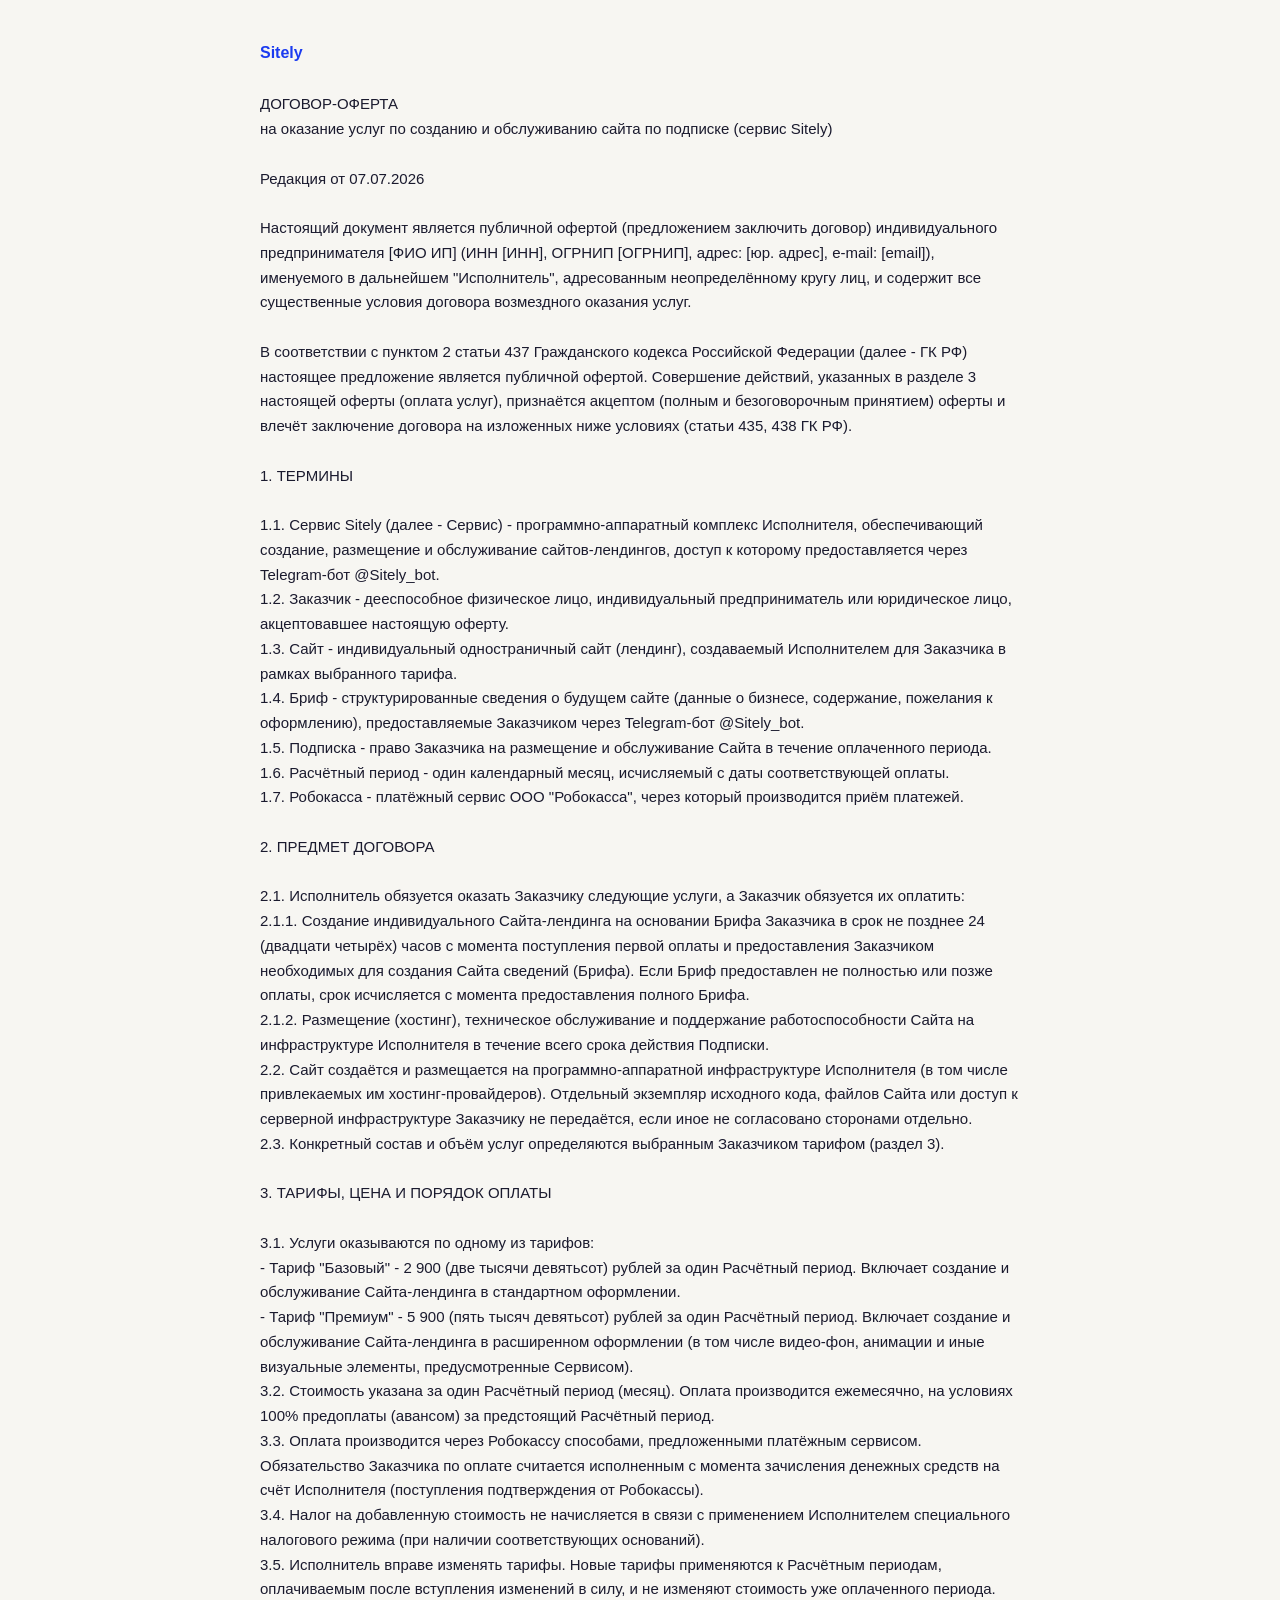
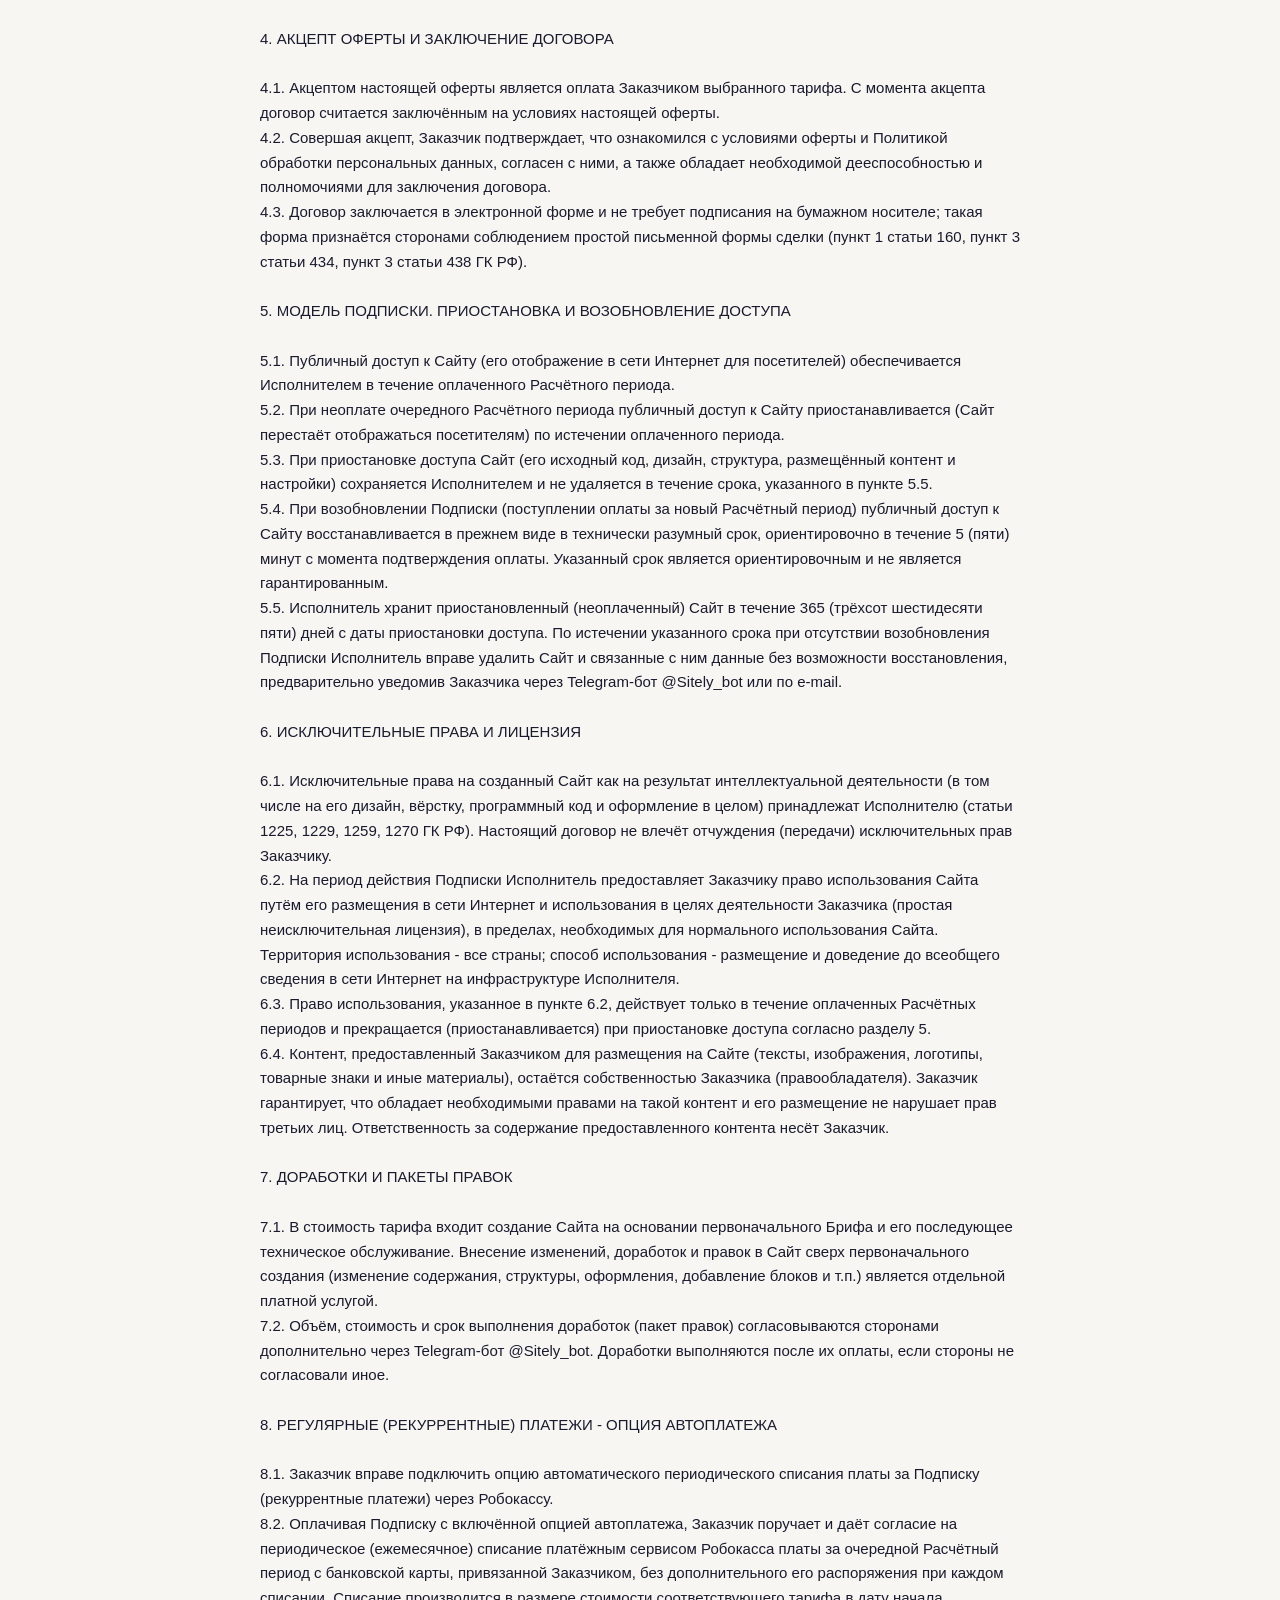
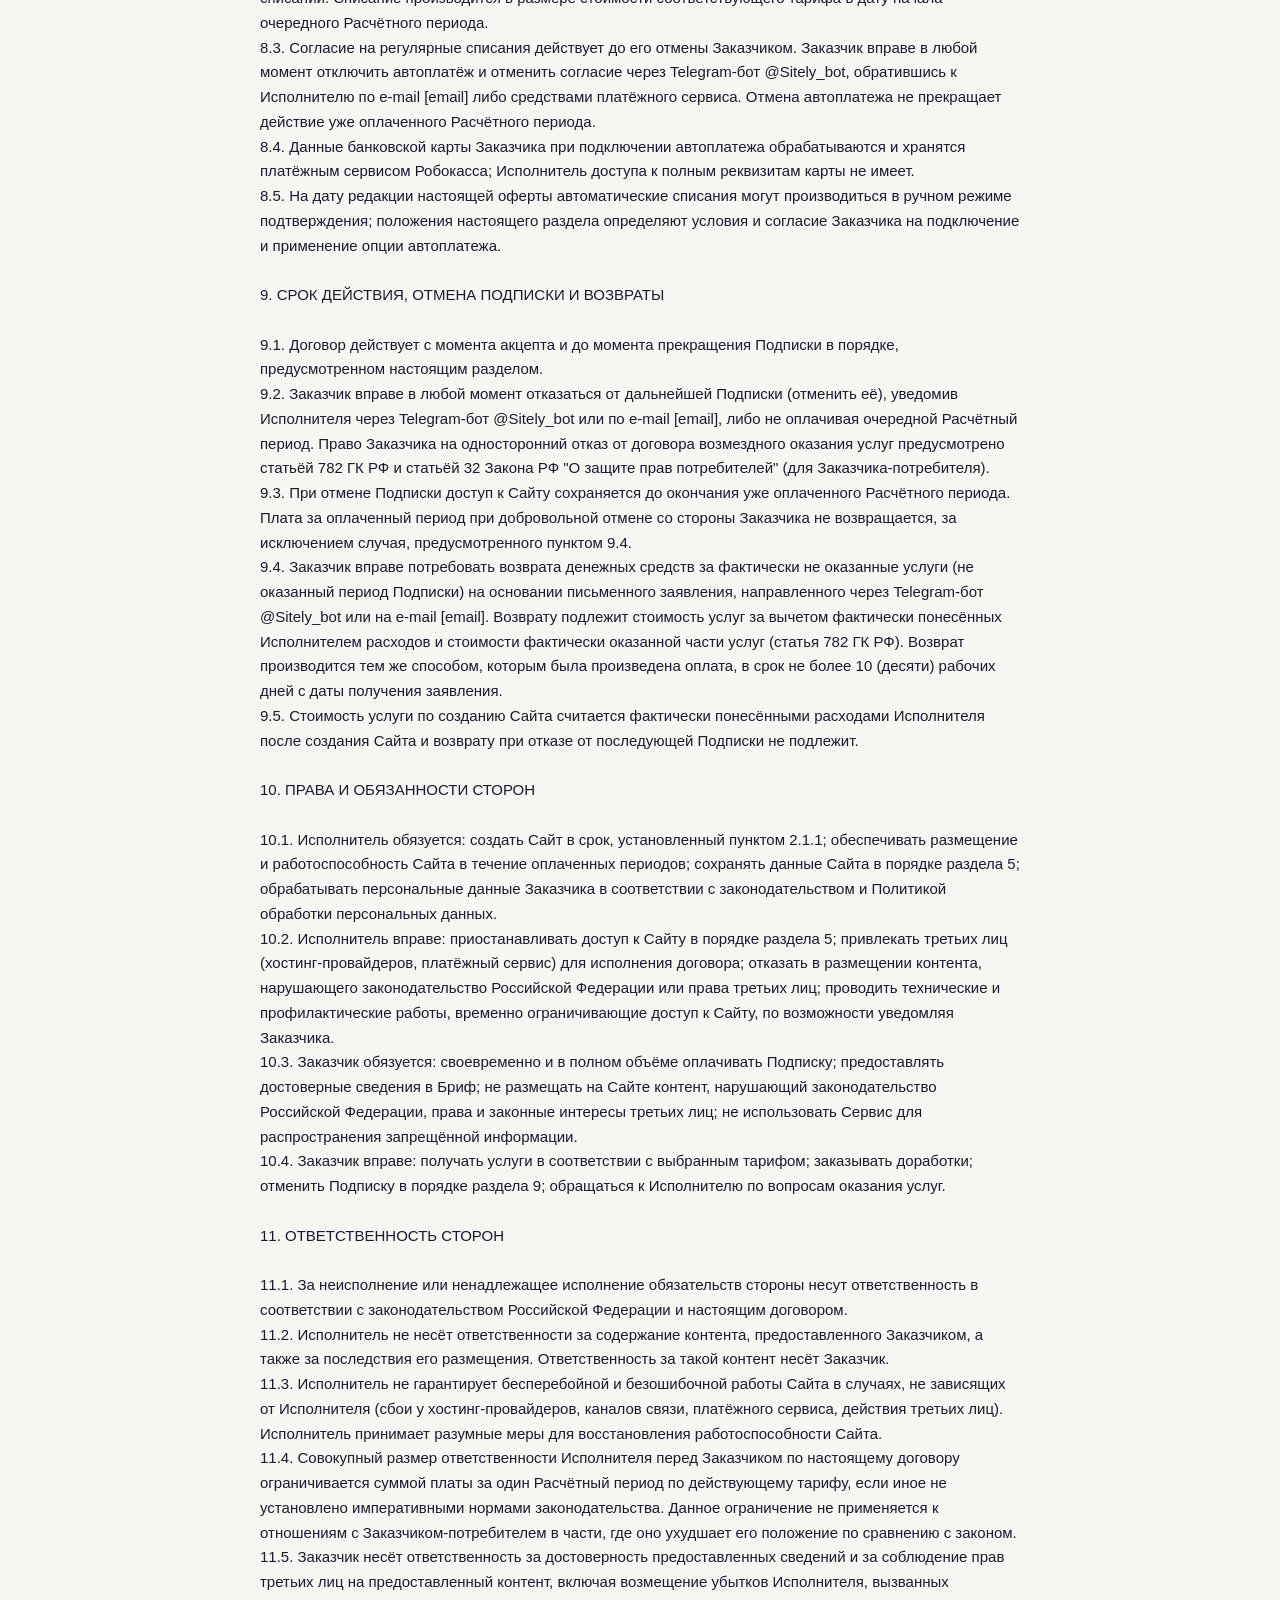
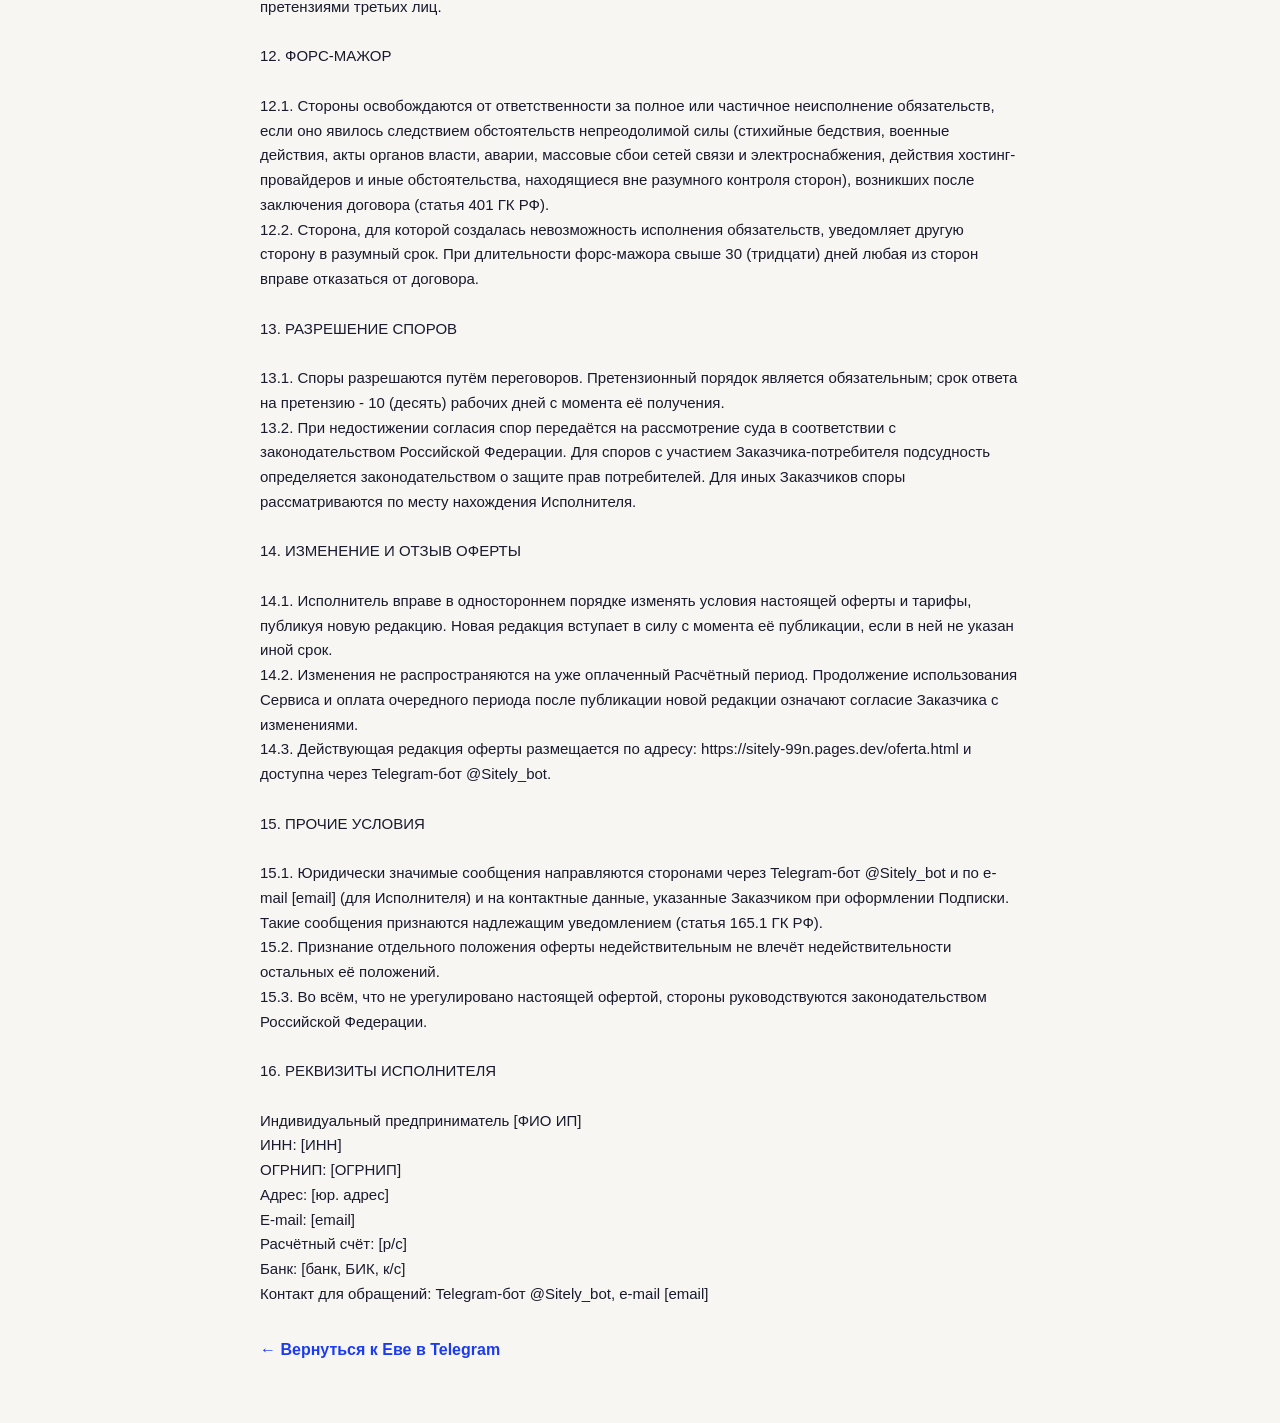
==== oferta.html @ c19302d5 "Оферта и политика на РФ-адресе (для ссылок из бота)" ====
<!doctype html>
<html lang="ru">
<head>
<meta charset="utf-8">
<meta name="viewport" content="width=device-width,initial-scale=1">
<title>Договор-оферта - Sitely</title>
<style>
body{margin:0;font-family:-apple-system,'Segoe UI',Roboto,sans-serif;background:#f7f6f2;color:#1a1a2e;line-height:1.65}
.wrap{max-width:760px;margin:0 auto;padding:40px 20px 60px}
.brand{color:#1b3bf0;font-weight:800;font-size:16px;margin-bottom:26px}
pre{white-space:pre-wrap;font-family:inherit;font-size:15px;margin:0;word-wrap:break-word}
.back{display:inline-block;margin-top:30px;color:#1b3bf0;text-decoration:none;font-weight:600}
</style>
</head>
<body><div class="wrap">
<div class="brand">Sitely</div>
<pre>ДОГОВОР-ОФЕРТА
на оказание услуг по созданию и обслуживанию сайта по подписке (сервис Sitely)

Редакция от 07.07.2026

Настоящий документ является публичной офертой (предложением заключить договор) индивидуального предпринимателя [ФИО ИП] (ИНН [ИНН], ОГРНИП [ОГРНИП], адрес: [юр. адрес], e-mail: [email]), именуемого в дальнейшем "Исполнитель", адресованным неопределённому кругу лиц, и содержит все существенные условия договора возмездного оказания услуг.

В соответствии с пунктом 2 статьи 437 Гражданского кодекса Российской Федерации (далее - ГК РФ) настоящее предложение является публичной офертой. Совершение действий, указанных в разделе 3 настоящей оферты (оплата услуг), признаётся акцептом (полным и безоговорочным принятием) оферты и влечёт заключение договора на изложенных ниже условиях (статьи 435, 438 ГК РФ).

1. ТЕРМИНЫ

1.1. Сервис Sitely (далее - Сервис) - программно-аппаратный комплекс Исполнителя, обеспечивающий создание, размещение и обслуживание сайтов-лендингов, доступ к которому предоставляется через Telegram-бот @Sitely_bot.
1.2. Заказчик - дееспособное физическое лицо, индивидуальный предприниматель или юридическое лицо, акцептовавшее настоящую оферту.
1.3. Сайт - индивидуальный одностраничный сайт (лендинг), создаваемый Исполнителем для Заказчика в рамках выбранного тарифа.
1.4. Бриф - структурированные сведения о будущем сайте (данные о бизнесе, содержание, пожелания к оформлению), предоставляемые Заказчиком через Telegram-бот @Sitely_bot.
1.5. Подписка - право Заказчика на размещение и обслуживание Сайта в течение оплаченного периода.
1.6. Расчётный период - один календарный месяц, исчисляемый с даты соответствующей оплаты.
1.7. Робокасса - платёжный сервис ООО "Робокасса", через который производится приём платежей.

2. ПРЕДМЕТ ДОГОВОРА

2.1. Исполнитель обязуется оказать Заказчику следующие услуги, а Заказчик обязуется их оплатить:
2.1.1. Создание индивидуального Сайта-лендинга на основании Брифа Заказчика в срок не позднее 24 (двадцати четырёх) часов с момента поступления первой оплаты и предоставления Заказчиком необходимых для создания Сайта сведений (Брифа). Если Бриф предоставлен не полностью или позже оплаты, срок исчисляется с момента предоставления полного Брифа.
2.1.2. Размещение (хостинг), техническое обслуживание и поддержание работоспособности Сайта на инфраструктуре Исполнителя в течение всего срока действия Подписки.
2.2. Сайт создаётся и размещается на программно-аппаратной инфраструктуре Исполнителя (в том числе привлекаемых им хостинг-провайдеров). Отдельный экземпляр исходного кода, файлов Сайта или доступ к серверной инфраструктуре Заказчику не передаётся, если иное не согласовано сторонами отдельно.
2.3. Конкретный состав и объём услуг определяются выбранным Заказчиком тарифом (раздел 3).

3. ТАРИФЫ, ЦЕНА И ПОРЯДОК ОПЛАТЫ

3.1. Услуги оказываются по одному из тарифов:
- Тариф "Базовый" - 2 900 (две тысячи девятьсот) рублей за один Расчётный период. Включает создание и обслуживание Сайта-лендинга в стандартном оформлении.
- Тариф "Премиум" - 5 900 (пять тысяч девятьсот) рублей за один Расчётный период. Включает создание и обслуживание Сайта-лендинга в расширенном оформлении (в том числе видео-фон, анимации и иные визуальные элементы, предусмотренные Сервисом).
3.2. Стоимость указана за один Расчётный период (месяц). Оплата производится ежемесячно, на условиях 100% предоплаты (авансом) за предстоящий Расчётный период.
3.3. Оплата производится через Робокассу способами, предложенными платёжным сервисом. Обязательство Заказчика по оплате считается исполненным с момента зачисления денежных средств на счёт Исполнителя (поступления подтверждения от Робокассы).
3.4. Налог на добавленную стоимость не начисляется в связи с применением Исполнителем специального налогового режима (при наличии соответствующих оснований).
3.5. Исполнитель вправе изменять тарифы. Новые тарифы применяются к Расчётным периодам, оплачиваемым после вступления изменений в силу, и не изменяют стоимость уже оплаченного периода.

4. АКЦЕПТ ОФЕРТЫ И ЗАКЛЮЧЕНИЕ ДОГОВОРА

4.1. Акцептом настоящей оферты является оплата Заказчиком выбранного тарифа. С момента акцепта договор считается заключённым на условиях настоящей оферты.
4.2. Совершая акцепт, Заказчик подтверждает, что ознакомился с условиями оферты и Политикой обработки персональных данных, согласен с ними, а также обладает необходимой дееспособностью и полномочиями для заключения договора.
4.3. Договор заключается в электронной форме и не требует подписания на бумажном носителе; такая форма признаётся сторонами соблюдением простой письменной формы сделки (пункт 1 статьи 160, пункт 3 статьи 434, пункт 3 статьи 438 ГК РФ).

5. МОДЕЛЬ ПОДПИСКИ. ПРИОСТАНОВКА И ВОЗОБНОВЛЕНИЕ ДОСТУПА

5.1. Публичный доступ к Сайту (его отображение в сети Интернет для посетителей) обеспечивается Исполнителем в течение оплаченного Расчётного периода.
5.2. При неоплате очередного Расчётного периода публичный доступ к Сайту приостанавливается (Сайт перестаёт отображаться посетителям) по истечении оплаченного периода.
5.3. При приостановке доступа Сайт (его исходный код, дизайн, структура, размещённый контент и настройки) сохраняется Исполнителем и не удаляется в течение срока, указанного в пункте 5.5.
5.4. При возобновлении Подписки (поступлении оплаты за новый Расчётный период) публичный доступ к Сайту восстанавливается в прежнем виде в технически разумный срок, ориентировочно в течение 5 (пяти) минут с момента подтверждения оплаты. Указанный срок является ориентировочным и не является гарантированным.
5.5. Исполнитель хранит приостановленный (неоплаченный) Сайт в течение 365 (трёхсот шестидесяти пяти) дней с даты приостановки доступа. По истечении указанного срока при отсутствии возобновления Подписки Исполнитель вправе удалить Сайт и связанные с ним данные без возможности восстановления, предварительно уведомив Заказчика через Telegram-бот @Sitely_bot или по e-mail.

6. ИСКЛЮЧИТЕЛЬНЫЕ ПРАВА И ЛИЦЕНЗИЯ

6.1. Исключительные права на созданный Сайт как на результат интеллектуальной деятельности (в том числе на его дизайн, вёрстку, программный код и оформление в целом) принадлежат Исполнителю (статьи 1225, 1229, 1259, 1270 ГК РФ). Настоящий договор не влечёт отчуждения (передачи) исключительных прав Заказчику.
6.2. На период действия Подписки Исполнитель предоставляет Заказчику право использования Сайта путём его размещения в сети Интернет и использования в целях деятельности Заказчика (простая неисключительная лицензия), в пределах, необходимых для нормального использования Сайта. Территория использования - все страны; способ использования - размещение и доведение до всеобщего сведения в сети Интернет на инфраструктуре Исполнителя.
6.3. Право использования, указанное в пункте 6.2, действует только в течение оплаченных Расчётных периодов и прекращается (приостанавливается) при приостановке доступа согласно разделу 5.
6.4. Контент, предоставленный Заказчиком для размещения на Сайте (тексты, изображения, логотипы, товарные знаки и иные материалы), остаётся собственностью Заказчика (правообладателя). Заказчик гарантирует, что обладает необходимыми правами на такой контент и его размещение не нарушает прав третьих лиц. Ответственность за содержание предоставленного контента несёт Заказчик.

7. ДОРАБОТКИ И ПАКЕТЫ ПРАВОК

7.1. В стоимость тарифа входит создание Сайта на основании первоначального Брифа и его последующее техническое обслуживание. Внесение изменений, доработок и правок в Сайт сверх первоначального создания (изменение содержания, структуры, оформления, добавление блоков и т.п.) является отдельной платной услугой.
7.2. Объём, стоимость и срок выполнения доработок (пакет правок) согласовываются сторонами дополнительно через Telegram-бот @Sitely_bot. Доработки выполняются после их оплаты, если стороны не согласовали иное.

8. РЕГУЛЯРНЫЕ (РЕКУРРЕНТНЫЕ) ПЛАТЕЖИ - ОПЦИЯ АВТОПЛАТЕЖА

8.1. Заказчик вправе подключить опцию автоматического периодического списания платы за Подписку (рекуррентные платежи) через Робокассу.
8.2. Оплачивая Подписку с включённой опцией автоплатежа, Заказчик поручает и даёт согласие на периодическое (ежемесячное) списание платёжным сервисом Робокасса платы за очередной Расчётный период с банковской карты, привязанной Заказчиком, без дополнительного его распоряжения при каждом списании. Списание производится в размере стоимости соответствующего тарифа в дату начала очередного Расчётного периода.
8.3. Согласие на регулярные списания действует до его отмены Заказчиком. Заказчик вправе в любой момент отключить автоплатёж и отменить согласие через Telegram-бот @Sitely_bot, обратившись к Исполнителю по e-mail [email] либо средствами платёжного сервиса. Отмена автоплатежа не прекращает действие уже оплаченного Расчётного периода.
8.4. Данные банковской карты Заказчика при подключении автоплатежа обрабатываются и хранятся платёжным сервисом Робокасса; Исполнитель доступа к полным реквизитам карты не имеет.
8.5. На дату редакции настоящей оферты автоматические списания могут производиться в ручном режиме подтверждения; положения настоящего раздела определяют условия и согласие Заказчика на подключение и применение опции автоплатежа.

9. СРОК ДЕЙСТВИЯ, ОТМЕНА ПОДПИСКИ И ВОЗВРАТЫ

9.1. Договор действует с момента акцепта и до момента прекращения Подписки в порядке, предусмотренном настоящим разделом.
9.2. Заказчик вправе в любой момент отказаться от дальнейшей Подписки (отменить её), уведомив Исполнителя через Telegram-бот @Sitely_bot или по e-mail [email], либо не оплачивая очередной Расчётный период. Право Заказчика на односторонний отказ от договора возмездного оказания услуг предусмотрено статьёй 782 ГК РФ и статьёй 32 Закона РФ "О защите прав потребителей" (для Заказчика-потребителя).
9.3. При отмене Подписки доступ к Сайту сохраняется до окончания уже оплаченного Расчётного периода. Плата за оплаченный период при добровольной отмене со стороны Заказчика не возвращается, за исключением случая, предусмотренного пунктом 9.4.
9.4. Заказчик вправе потребовать возврата денежных средств за фактически не оказанные услуги (не оказанный период Подписки) на основании письменного заявления, направленного через Telegram-бот @Sitely_bot или на e-mail [email]. Возврату подлежит стоимость услуг за вычетом фактически понесённых Исполнителем расходов и стоимости фактически оказанной части услуг (статья 782 ГК РФ). Возврат производится тем же способом, которым была произведена оплата, в срок не более 10 (десяти) рабочих дней с даты получения заявления.
9.5. Стоимость услуги по созданию Сайта считается фактически понесёнными расходами Исполнителя после создания Сайта и возврату при отказе от последующей Подписки не подлежит.

10. ПРАВА И ОБЯЗАННОСТИ СТОРОН

10.1. Исполнитель обязуется: создать Сайт в срок, установленный пунктом 2.1.1; обеспечивать размещение и работоспособность Сайта в течение оплаченных периодов; сохранять данные Сайта в порядке раздела 5; обрабатывать персональные данные Заказчика в соответствии с законодательством и Политикой обработки персональных данных.
10.2. Исполнитель вправе: приостанавливать доступ к Сайту в порядке раздела 5; привлекать третьих лиц (хостинг-провайдеров, платёжный сервис) для исполнения договора; отказать в размещении контента, нарушающего законодательство Российской Федерации или права третьих лиц; проводить технические и профилактические работы, временно ограничивающие доступ к Сайту, по возможности уведомляя Заказчика.
10.3. Заказчик обязуется: своевременно и в полном объёме оплачивать Подписку; предоставлять достоверные сведения в Бриф; не размещать на Сайте контент, нарушающий законодательство Российской Федерации, права и законные интересы третьих лиц; не использовать Сервис для распространения запрещённой информации.
10.4. Заказчик вправе: получать услуги в соответствии с выбранным тарифом; заказывать доработки; отменить Подписку в порядке раздела 9; обращаться к Исполнителю по вопросам оказания услуг.

11. ОТВЕТСТВЕННОСТЬ СТОРОН

11.1. За неисполнение или ненадлежащее исполнение обязательств стороны несут ответственность в соответствии с законодательством Российской Федерации и настоящим договором.
11.2. Исполнитель не несёт ответственности за содержание контента, предоставленного Заказчиком, а также за последствия его размещения. Ответственность за такой контент несёт Заказчик.
11.3. Исполнитель не гарантирует бесперебойной и безошибочной работы Сайта в случаях, не зависящих от Исполнителя (сбои у хостинг-провайдеров, каналов связи, платёжного сервиса, действия третьих лиц). Исполнитель принимает разумные меры для восстановления работоспособности Сайта.
11.4. Совокупный размер ответственности Исполнителя перед Заказчиком по настоящему договору ограничивается суммой платы за один Расчётный период по действующему тарифу, если иное не установлено императивными нормами законодательства. Данное ограничение не применяется к отношениям с Заказчиком-потребителем в части, где оно ухудшает его положение по сравнению с законом.
11.5. Заказчик несёт ответственность за достоверность предоставленных сведений и за соблюдение прав третьих лиц на предоставленный контент, включая возмещение убытков Исполнителя, вызванных претензиями третьих лиц.

12. ФОРС-МАЖОР

12.1. Стороны освобождаются от ответственности за полное или частичное неисполнение обязательств, если оно явилось следствием обстоятельств непреодолимой силы (стихийные бедствия, военные действия, акты органов власти, аварии, массовые сбои сетей связи и электроснабжения, действия хостинг-провайдеров и иные обстоятельства, находящиеся вне разумного контроля сторон), возникших после заключения договора (статья 401 ГК РФ).
12.2. Сторона, для которой создалась невозможность исполнения обязательств, уведомляет другую сторону в разумный срок. При длительности форс-мажора свыше 30 (тридцати) дней любая из сторон вправе отказаться от договора.

13. РАЗРЕШЕНИЕ СПОРОВ

13.1. Споры разрешаются путём переговоров. Претензионный порядок является обязательным; срок ответа на претензию - 10 (десять) рабочих дней с момента её получения.
13.2. При недостижении согласия спор передаётся на рассмотрение суда в соответствии с законодательством Российской Федерации. Для споров с участием Заказчика-потребителя подсудность определяется законодательством о защите прав потребителей. Для иных Заказчиков споры рассматриваются по месту нахождения Исполнителя.

14. ИЗМЕНЕНИЕ И ОТЗЫВ ОФЕРТЫ

14.1. Исполнитель вправе в одностороннем порядке изменять условия настоящей оферты и тарифы, публикуя новую редакцию. Новая редакция вступает в силу с момента её публикации, если в ней не указан иной срок.
14.2. Изменения не распространяются на уже оплаченный Расчётный период. Продолжение использования Сервиса и оплата очередного периода после публикации новой редакции означают согласие Заказчика с изменениями.
14.3. Действующая редакция оферты размещается по адресу: https://sitely-99n.pages.dev/oferta.html и доступна через Telegram-бот @Sitely_bot.

15. ПРОЧИЕ УСЛОВИЯ

15.1. Юридически значимые сообщения направляются сторонами через Telegram-бот @Sitely_bot и по e-mail [email] (для Исполнителя) и на контактные данные, указанные Заказчиком при оформлении Подписки. Такие сообщения признаются надлежащим уведомлением (статья 165.1 ГК РФ).
15.2. Признание отдельного положения оферты недействительным не влечёт недействительности остальных её положений.
15.3. Во всём, что не урегулировано настоящей офертой, стороны руководствуются законодательством Российской Федерации.

16. РЕКВИЗИТЫ ИСПОЛНИТЕЛЯ

Индивидуальный предприниматель [ФИО ИП]
ИНН: [ИНН]
ОГРНИП: [ОГРНИП]
Адрес: [юр. адрес]
E-mail: [email]
Расчётный счёт: [р/с]
Банк: [банк, БИК, к/с]
Контакт для обращений: Telegram-бот @Sitely_bot, e-mail [email]</pre>
<a class="back" href="https://t.me/Sitely_bot">&larr; Вернуться к Еве в Telegram</a>
</div></body></html>
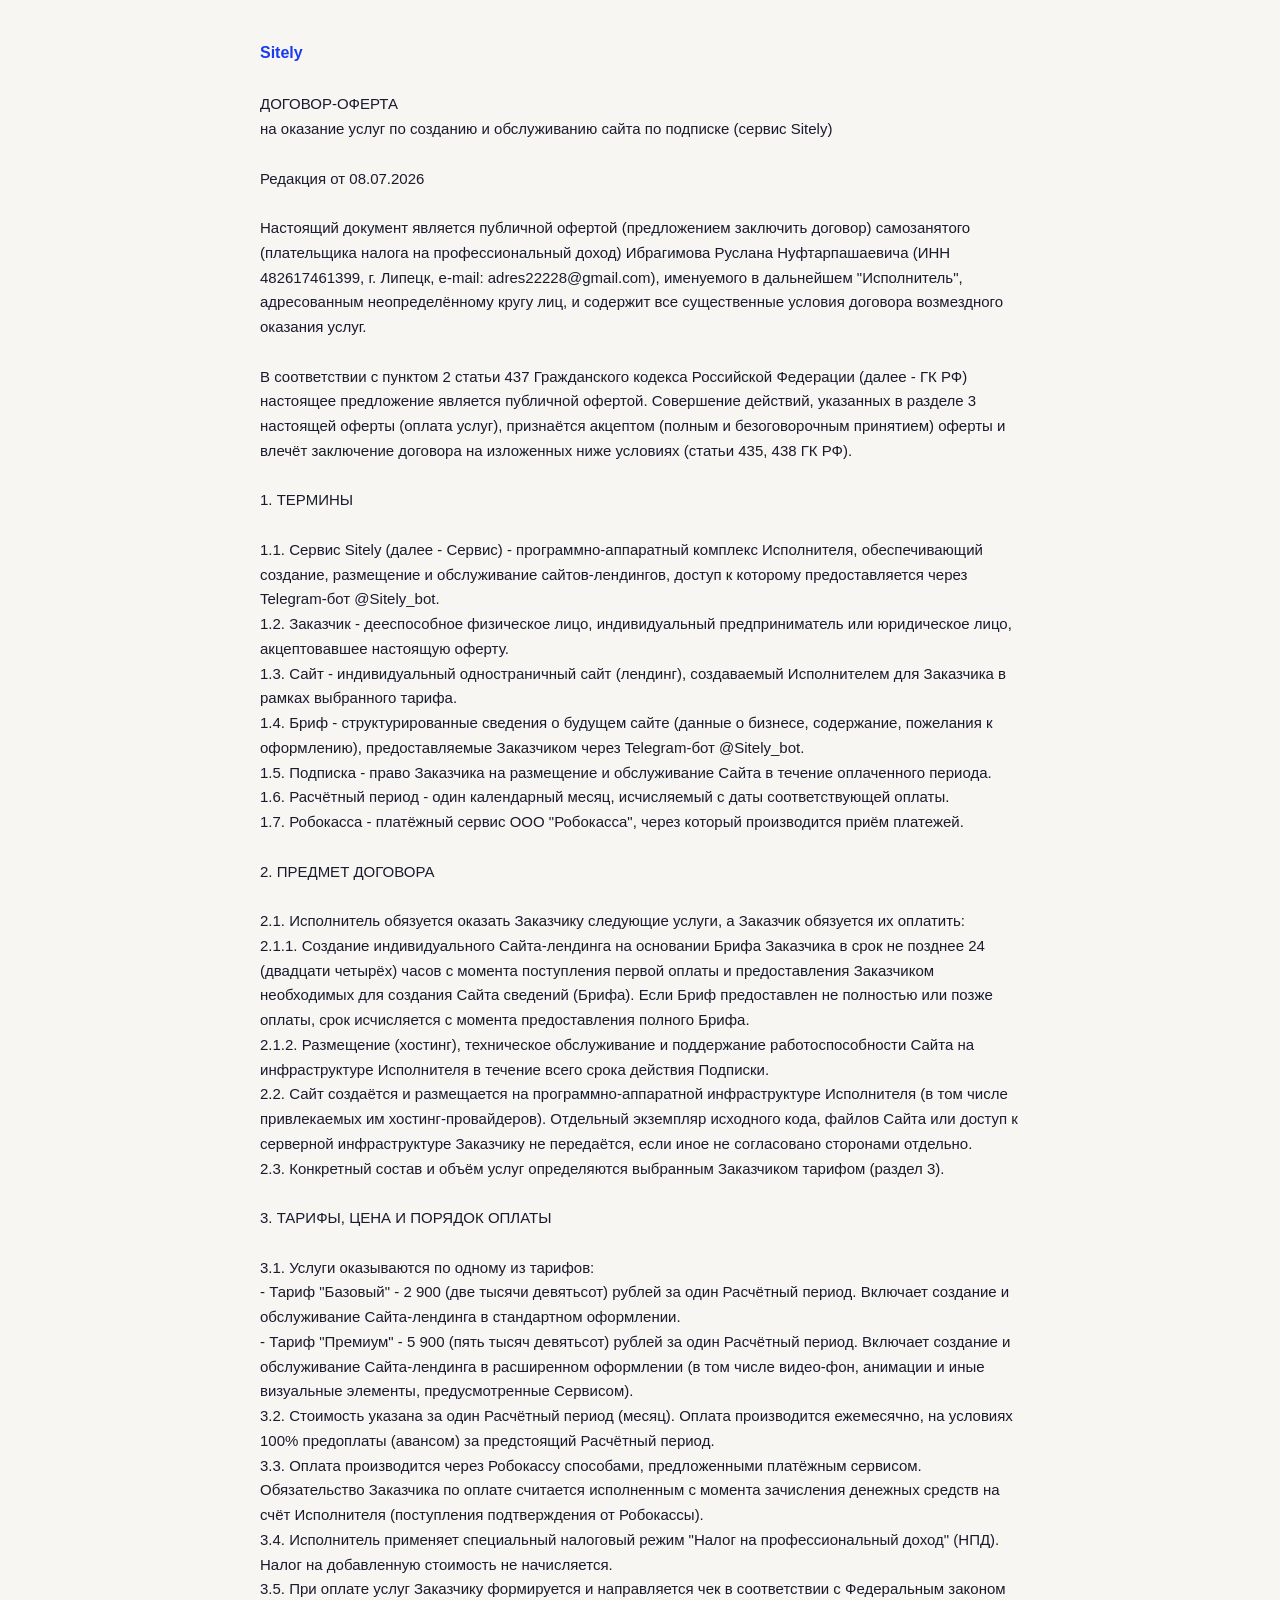
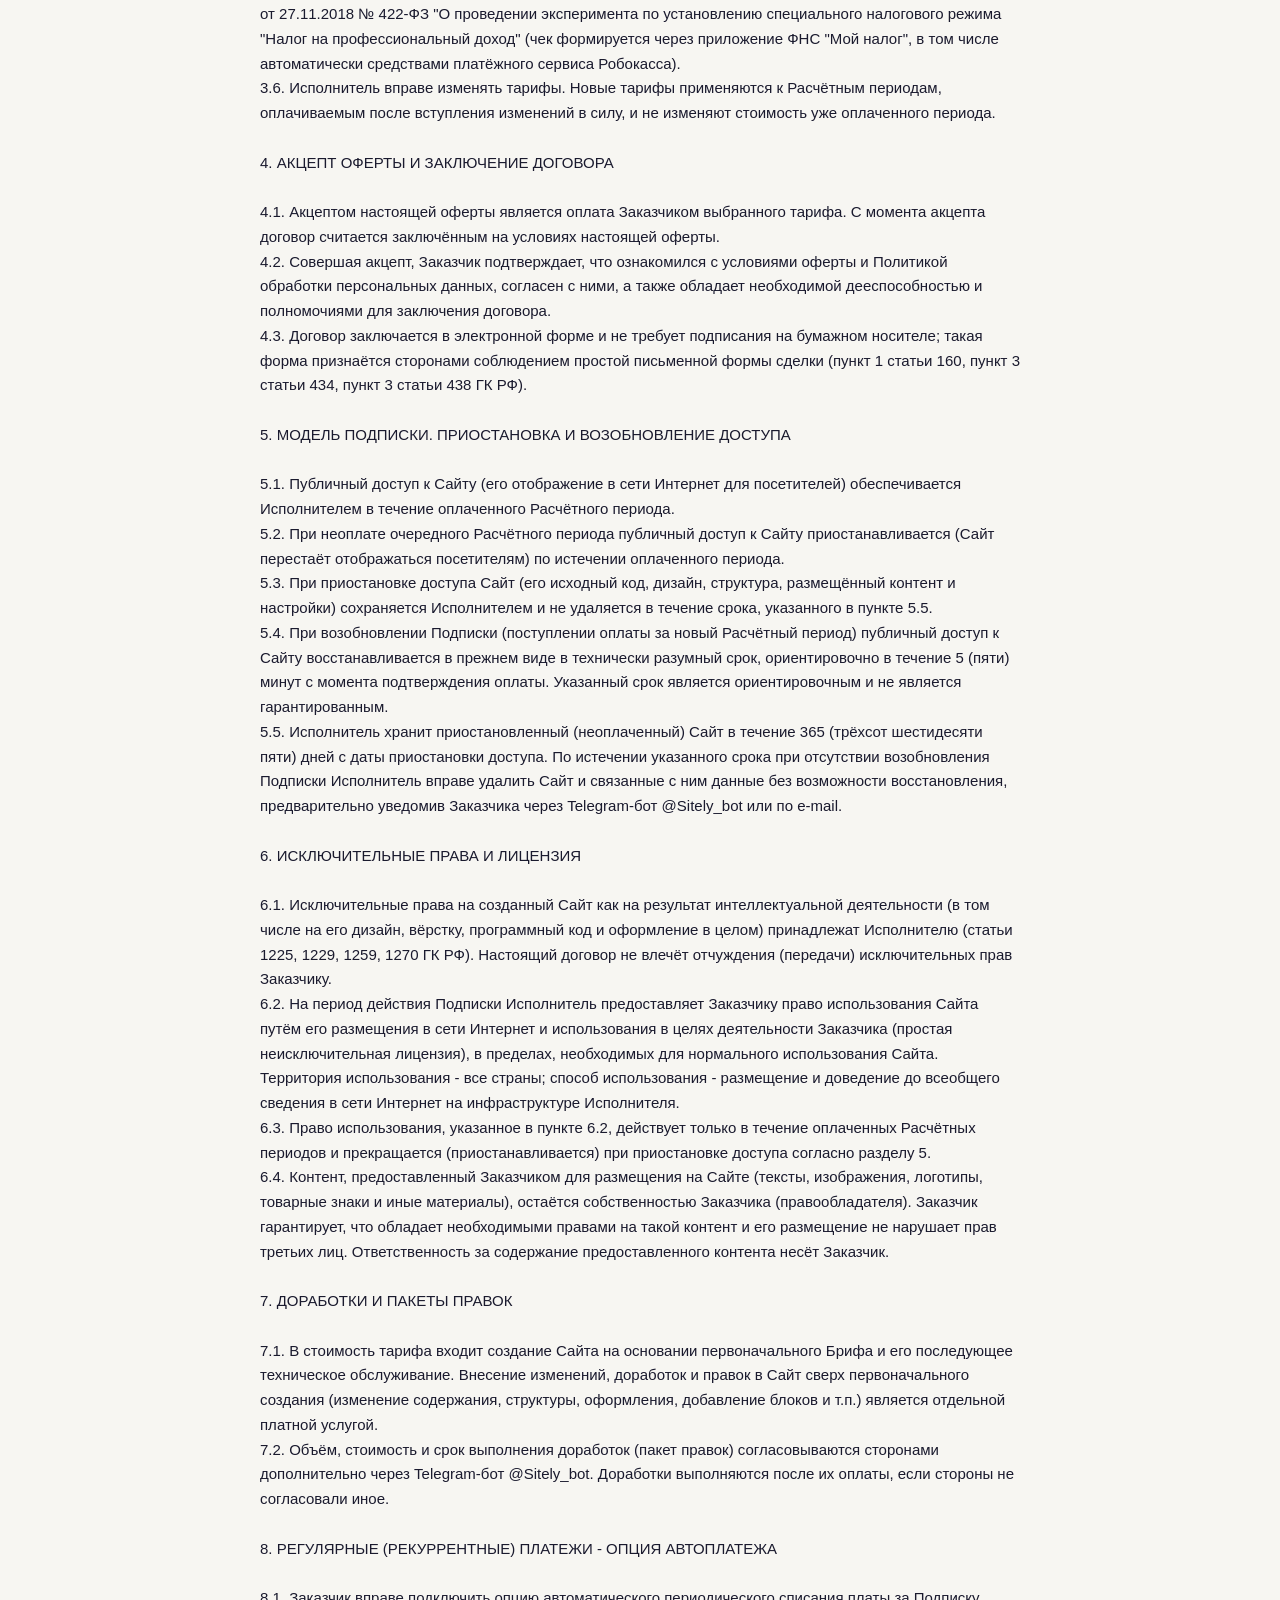
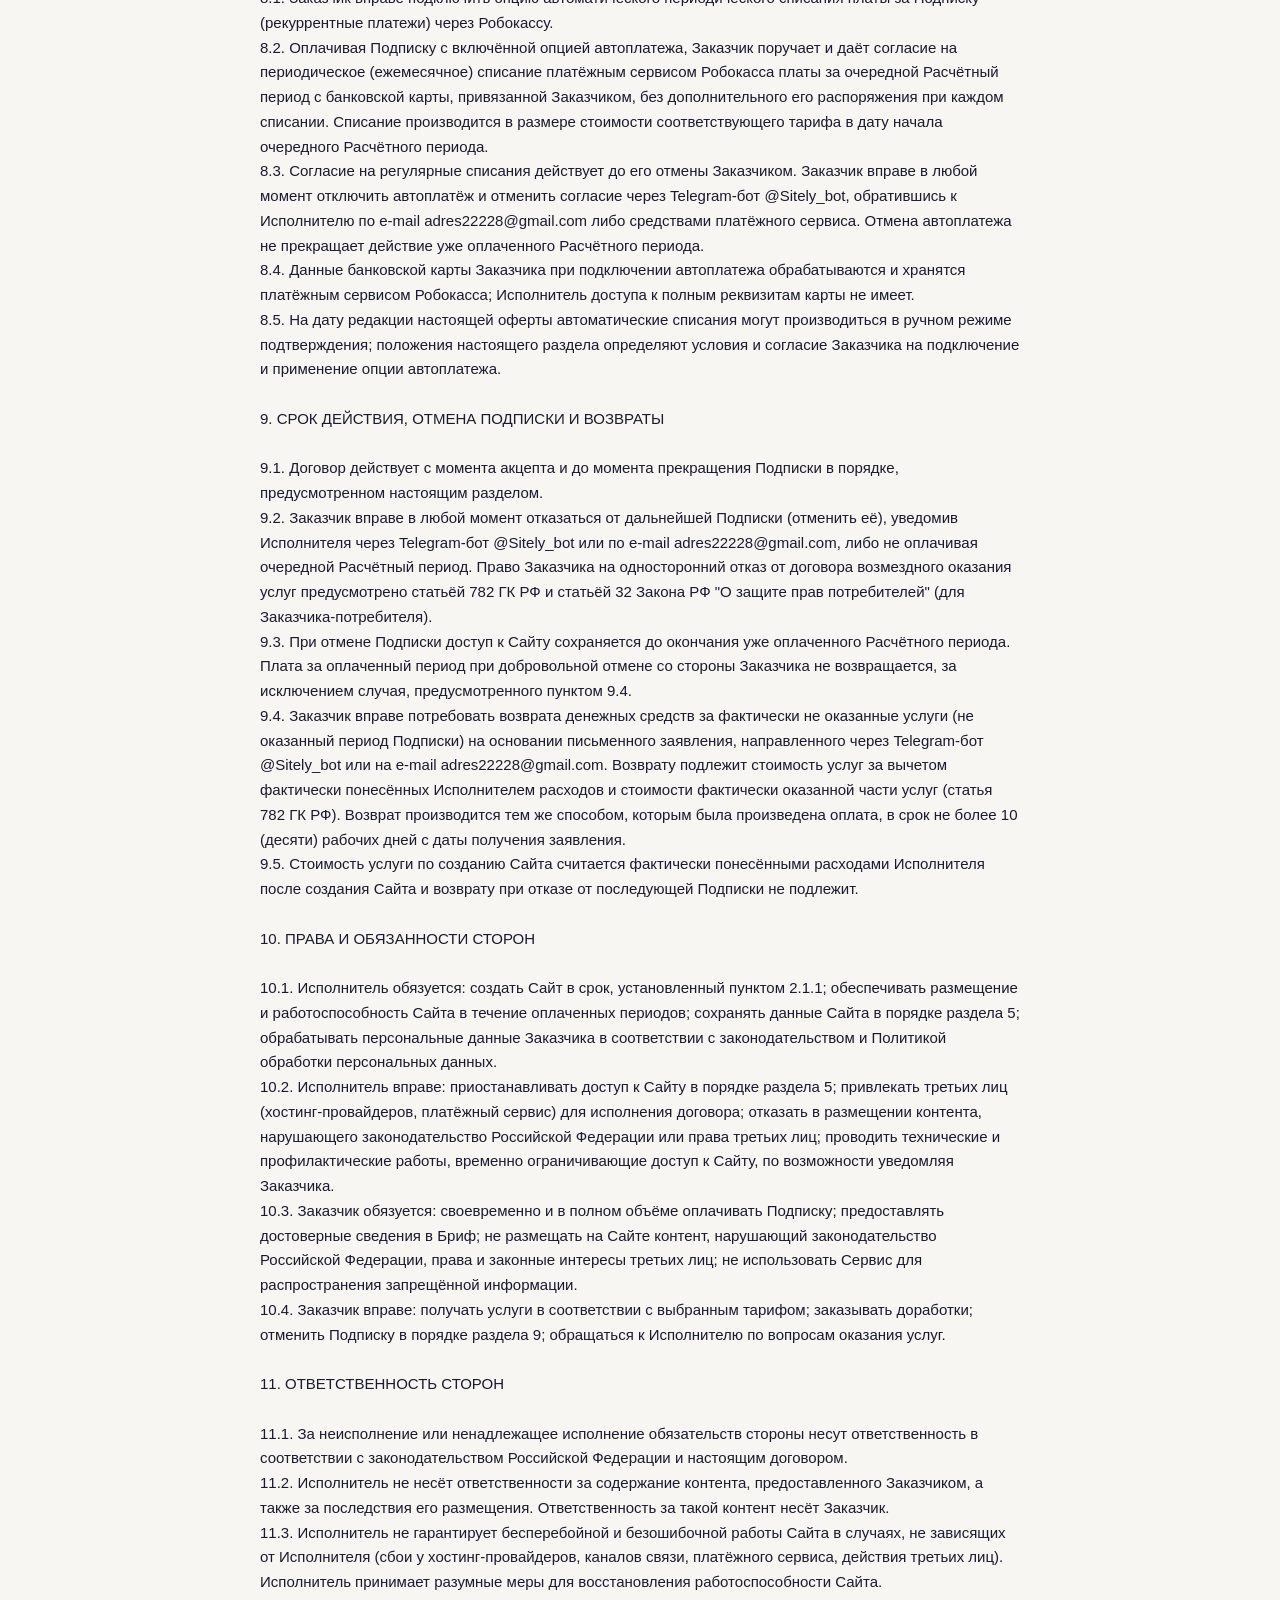
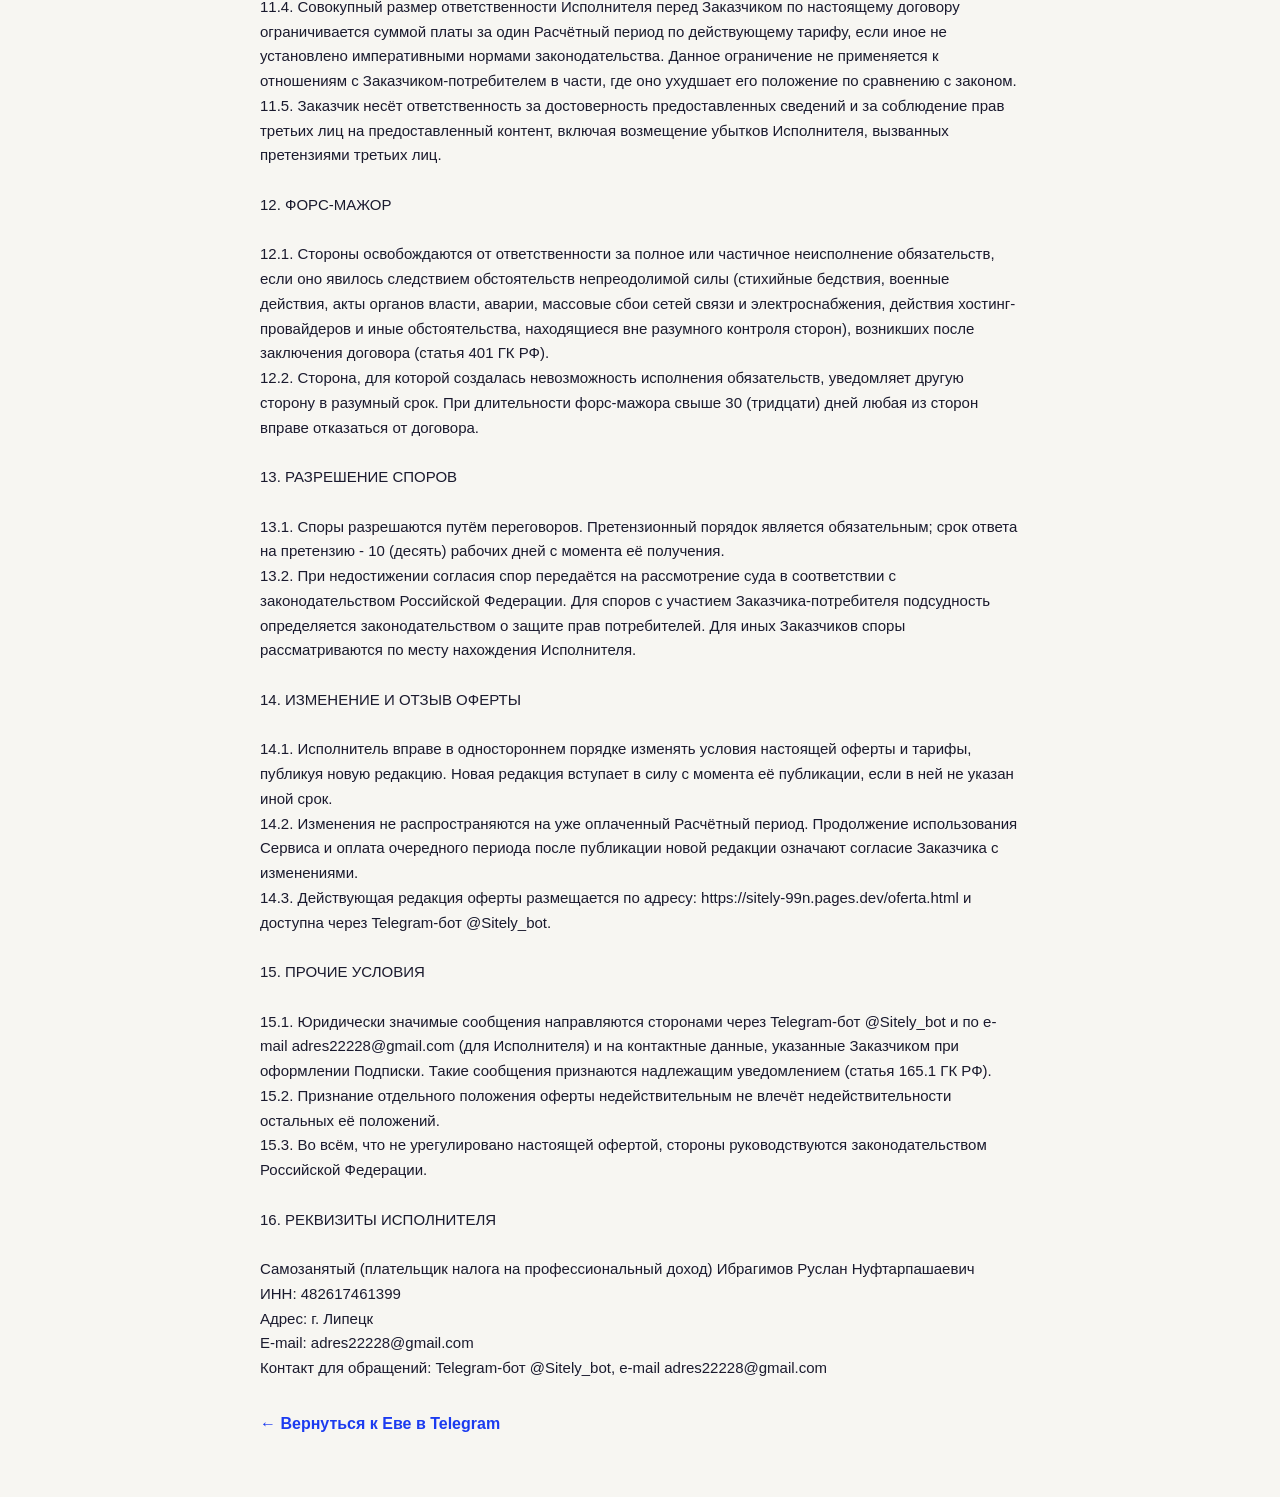
==== commit 829807b8: "Оферта/политика под самозанятого (НПД) Co-Authored-By: Claude Fable 5 <noreply@anthropic.com>" ====
--- a/oferta.html
+++ b/oferta.html
@@ -17,9 +17,9 @@
 <pre>ДОГОВОР-ОФЕРТА
 на оказание услуг по созданию и обслуживанию сайта по подписке (сервис Sitely)
 
-Редакция от 07.07.2026
+Редакция от 08.07.2026
 
-Настоящий документ является публичной офертой (предложением заключить договор) индивидуального предпринимателя [ФИО ИП] (ИНН [ИНН], ОГРНИП [ОГРНИП], адрес: [юр. адрес], e-mail: [email]), именуемого в дальнейшем "Исполнитель", адресованным неопределённому кругу лиц, и содержит все существенные условия договора возмездного оказания услуг.
+Настоящий документ является публичной офертой (предложением заключить договор) самозанятого (плательщика налога на профессиональный доход) Ибрагимова Руслана Нуфтарпашаевича (ИНН 482617461399, г. Липецк, e-mail: adres22228@gmail.com), именуемого в дальнейшем "Исполнитель", адресованным неопределённому кругу лиц, и содержит все существенные условия договора возмездного оказания услуг.
 
 В соответствии с пунктом 2 статьи 437 Гражданского кодекса Российской Федерации (далее - ГК РФ) настоящее предложение является публичной офертой. Совершение действий, указанных в разделе 3 настоящей оферты (оплата услуг), признаётся акцептом (полным и безоговорочным принятием) оферты и влечёт заключение договора на изложенных ниже условиях (статьи 435, 438 ГК РФ).
 
@@ -48,8 +48,9 @@
 - Тариф "Премиум" - 5 900 (пять тысяч девятьсот) рублей за один Расчётный период. Включает создание и обслуживание Сайта-лендинга в расширенном оформлении (в том числе видео-фон, анимации и иные визуальные элементы, предусмотренные Сервисом).
 3.2. Стоимость указана за один Расчётный период (месяц). Оплата производится ежемесячно, на условиях 100% предоплаты (авансом) за предстоящий Расчётный период.
 3.3. Оплата производится через Робокассу способами, предложенными платёжным сервисом. Обязательство Заказчика по оплате считается исполненным с момента зачисления денежных средств на счёт Исполнителя (поступления подтверждения от Робокассы).
-3.4. Налог на добавленную стоимость не начисляется в связи с применением Исполнителем специального налогового режима (при наличии соответствующих оснований).
-3.5. Исполнитель вправе изменять тарифы. Новые тарифы применяются к Расчётным периодам, оплачиваемым после вступления изменений в силу, и не изменяют стоимость уже оплаченного периода.
+3.4. Исполнитель применяет специальный налоговый режим "Налог на профессиональный доход" (НПД). Налог на добавленную стоимость не начисляется.
+3.5. При оплате услуг Заказчику формируется и направляется чек в соответствии с Федеральным законом от 27.11.2018 № 422-ФЗ "О проведении эксперимента по установлению специального налогового режима "Налог на профессиональный доход" (чек формируется через приложение ФНС "Мой налог", в том числе автоматически средствами платёжного сервиса Робокасса).
+3.6. Исполнитель вправе изменять тарифы. Новые тарифы применяются к Расчётным периодам, оплачиваемым после вступления изменений в силу, и не изменяют стоимость уже оплаченного периода.
 
 4. АКЦЕПТ ОФЕРТЫ И ЗАКЛЮЧЕНИЕ ДОГОВОРА
 
@@ -81,16 +82,16 @@
 
 8.1. Заказчик вправе подключить опцию автоматического периодического списания платы за Подписку (рекуррентные платежи) через Робокассу.
 8.2. Оплачивая Подписку с включённой опцией автоплатежа, Заказчик поручает и даёт согласие на периодическое (ежемесячное) списание платёжным сервисом Робокасса платы за очередной Расчётный период с банковской карты, привязанной Заказчиком, без дополнительного его распоряжения при каждом списании. Списание производится в размере стоимости соответствующего тарифа в дату начала очередного Расчётного периода.
-8.3. Согласие на регулярные списания действует до его отмены Заказчиком. Заказчик вправе в любой момент отключить автоплатёж и отменить согласие через Telegram-бот @Sitely_bot, обратившись к Исполнителю по e-mail [email] либо средствами платёжного сервиса. Отмена автоплатежа не прекращает действие уже оплаченного Расчётного периода.
+8.3. Согласие на регулярные списания действует до его отмены Заказчиком. Заказчик вправе в любой момент отключить автоплатёж и отменить согласие через Telegram-бот @Sitely_bot, обратившись к Исполнителю по e-mail adres22228@gmail.com либо средствами платёжного сервиса. Отмена автоплатежа не прекращает действие уже оплаченного Расчётного периода.
 8.4. Данные банковской карты Заказчика при подключении автоплатежа обрабатываются и хранятся платёжным сервисом Робокасса; Исполнитель доступа к полным реквизитам карты не имеет.
 8.5. На дату редакции настоящей оферты автоматические списания могут производиться в ручном режиме подтверждения; положения настоящего раздела определяют условия и согласие Заказчика на подключение и применение опции автоплатежа.
 
 9. СРОК ДЕЙСТВИЯ, ОТМЕНА ПОДПИСКИ И ВОЗВРАТЫ
 
 9.1. Договор действует с момента акцепта и до момента прекращения Подписки в порядке, предусмотренном настоящим разделом.
-9.2. Заказчик вправе в любой момент отказаться от дальнейшей Подписки (отменить её), уведомив Исполнителя через Telegram-бот @Sitely_bot или по e-mail [email], либо не оплачивая очередной Расчётный период. Право Заказчика на односторонний отказ от договора возмездного оказания услуг предусмотрено статьёй 782 ГК РФ и статьёй 32 Закона РФ "О защите прав потребителей" (для Заказчика-потребителя).
+9.2. Заказчик вправе в любой момент отказаться от дальнейшей Подписки (отменить её), уведомив Исполнителя через Telegram-бот @Sitely_bot или по e-mail adres22228@gmail.com, либо не оплачивая очередной Расчётный период. Право Заказчика на односторонний отказ от договора возмездного оказания услуг предусмотрено статьёй 782 ГК РФ и статьёй 32 Закона РФ "О защите прав потребителей" (для Заказчика-потребителя).
 9.3. При отмене Подписки доступ к Сайту сохраняется до окончания уже оплаченного Расчётного периода. Плата за оплаченный период при добровольной отмене со стороны Заказчика не возвращается, за исключением случая, предусмотренного пунктом 9.4.
-9.4. Заказчик вправе потребовать возврата денежных средств за фактически не оказанные услуги (не оказанный период Подписки) на основании письменного заявления, направленного через Telegram-бот @Sitely_bot или на e-mail [email]. Возврату подлежит стоимость услуг за вычетом фактически понесённых Исполнителем расходов и стоимости фактически оказанной части услуг (статья 782 ГК РФ). Возврат производится тем же способом, которым была произведена оплата, в срок не более 10 (десяти) рабочих дней с даты получения заявления.
+9.4. Заказчик вправе потребовать возврата денежных средств за фактически не оказанные услуги (не оказанный период Подписки) на основании письменного заявления, направленного через Telegram-бот @Sitely_bot или на e-mail adres22228@gmail.com. Возврату подлежит стоимость услуг за вычетом фактически понесённых Исполнителем расходов и стоимости фактически оказанной части услуг (статья 782 ГК РФ). Возврат производится тем же способом, которым была произведена оплата, в срок не более 10 (десяти) рабочих дней с даты получения заявления.
 9.5. Стоимость услуги по созданию Сайта считается фактически понесёнными расходами Исполнителя после создания Сайта и возврату при отказе от последующей Подписки не подлежит.
 
 10. ПРАВА И ОБЯЗАННОСТИ СТОРОН
@@ -126,19 +127,16 @@
 
 15. ПРОЧИЕ УСЛОВИЯ
 
-15.1. Юридически значимые сообщения направляются сторонами через Telegram-бот @Sitely_bot и по e-mail [email] (для Исполнителя) и на контактные данные, указанные Заказчиком при оформлении Подписки. Такие сообщения признаются надлежащим уведомлением (статья 165.1 ГК РФ).
+15.1. Юридически значимые сообщения направляются сторонами через Telegram-бот @Sitely_bot и по e-mail adres22228@gmail.com (для Исполнителя) и на контактные данные, указанные Заказчиком при оформлении Подписки. Такие сообщения признаются надлежащим уведомлением (статья 165.1 ГК РФ).
 15.2. Признание отдельного положения оферты недействительным не влечёт недействительности остальных её положений.
 15.3. Во всём, что не урегулировано настоящей офертой, стороны руководствуются законодательством Российской Федерации.
 
 16. РЕКВИЗИТЫ ИСПОЛНИТЕЛЯ
 
-Индивидуальный предприниматель [ФИО ИП]
-ИНН: [ИНН]
-ОГРНИП: [ОГРНИП]
-Адрес: [юр. адрес]
-E-mail: [email]
-Расчётный счёт: [р/с]
-Банк: [банк, БИК, к/с]
-Контакт для обращений: Telegram-бот @Sitely_bot, e-mail [email]</pre>
+Самозанятый (плательщик налога на профессиональный доход) Ибрагимов Руслан Нуфтарпашаевич
+ИНН: 482617461399
+Адрес: г. Липецк
+E-mail: adres22228@gmail.com
+Контакт для обращений: Telegram-бот @Sitely_bot, e-mail adres22228@gmail.com</pre>
 <a class="back" href="https://t.me/Sitely_bot">&larr; Вернуться к Еве в Telegram</a>
 </div></body></html>
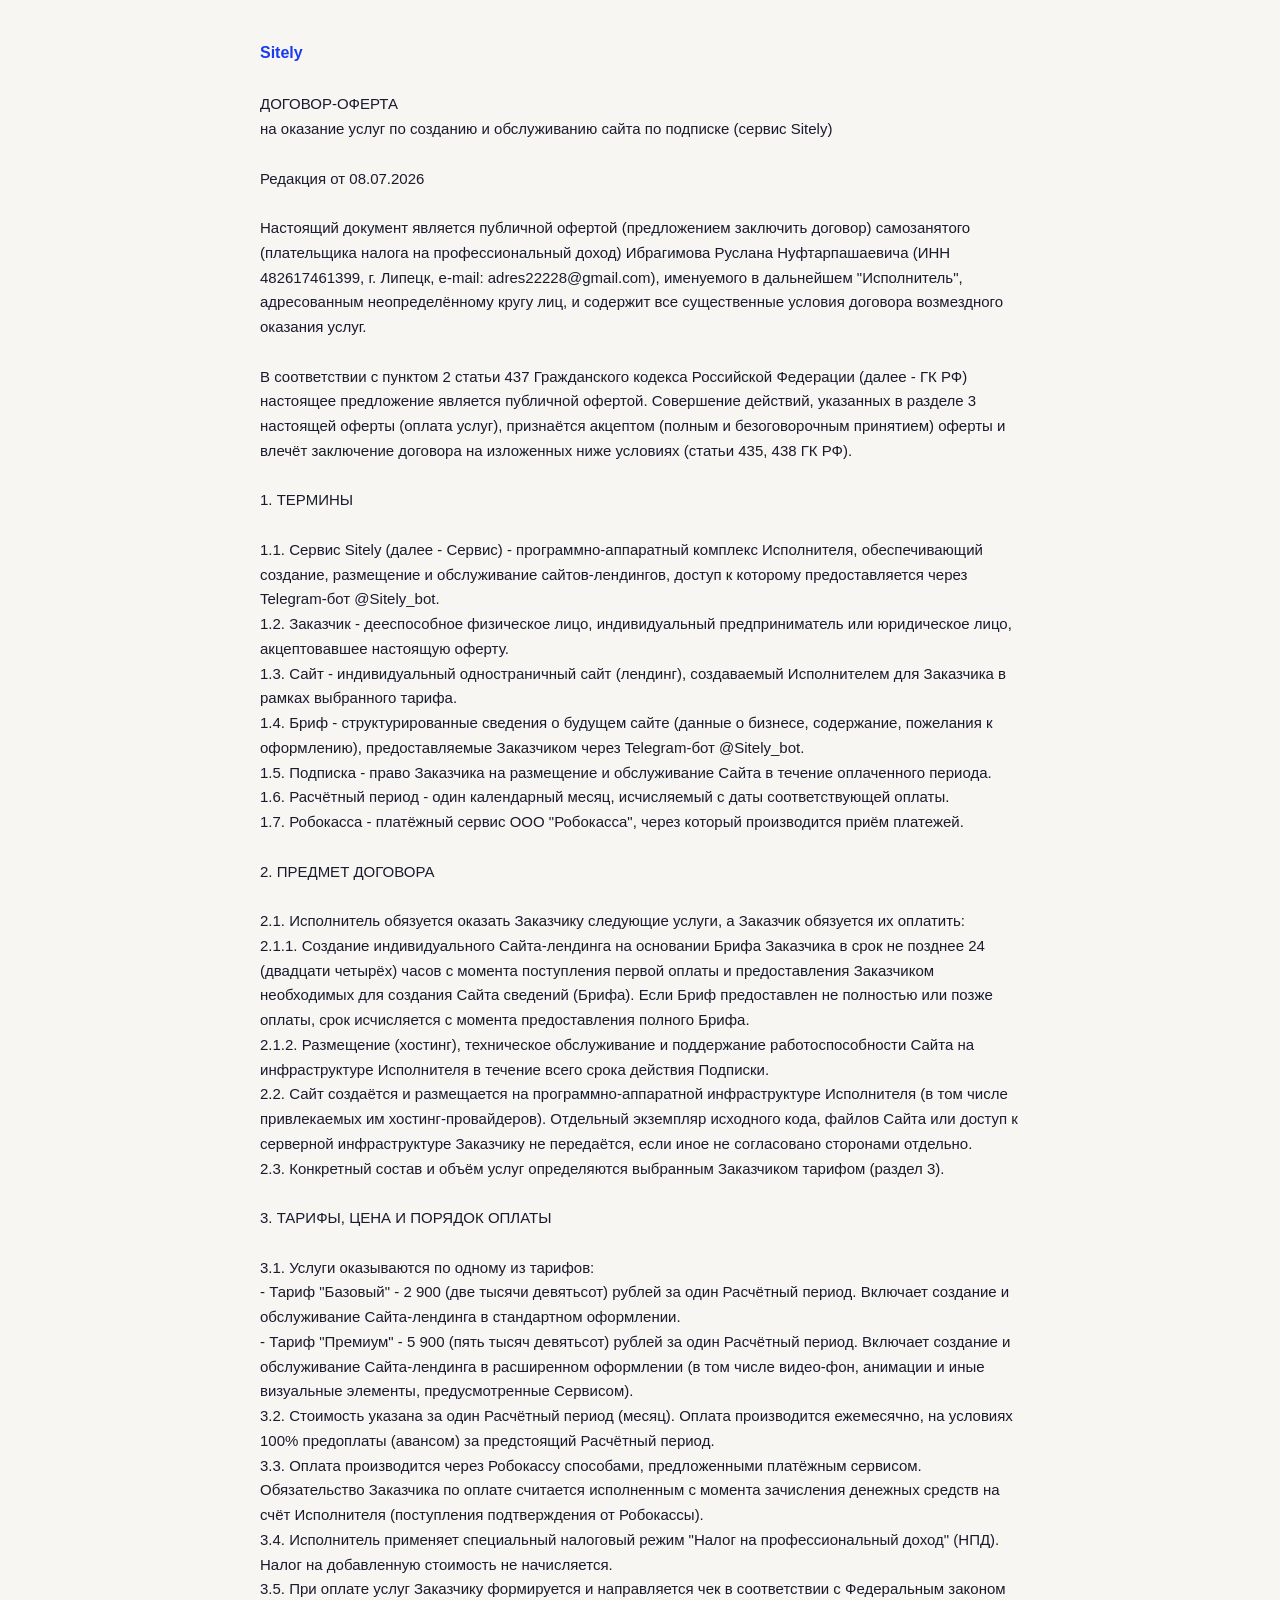
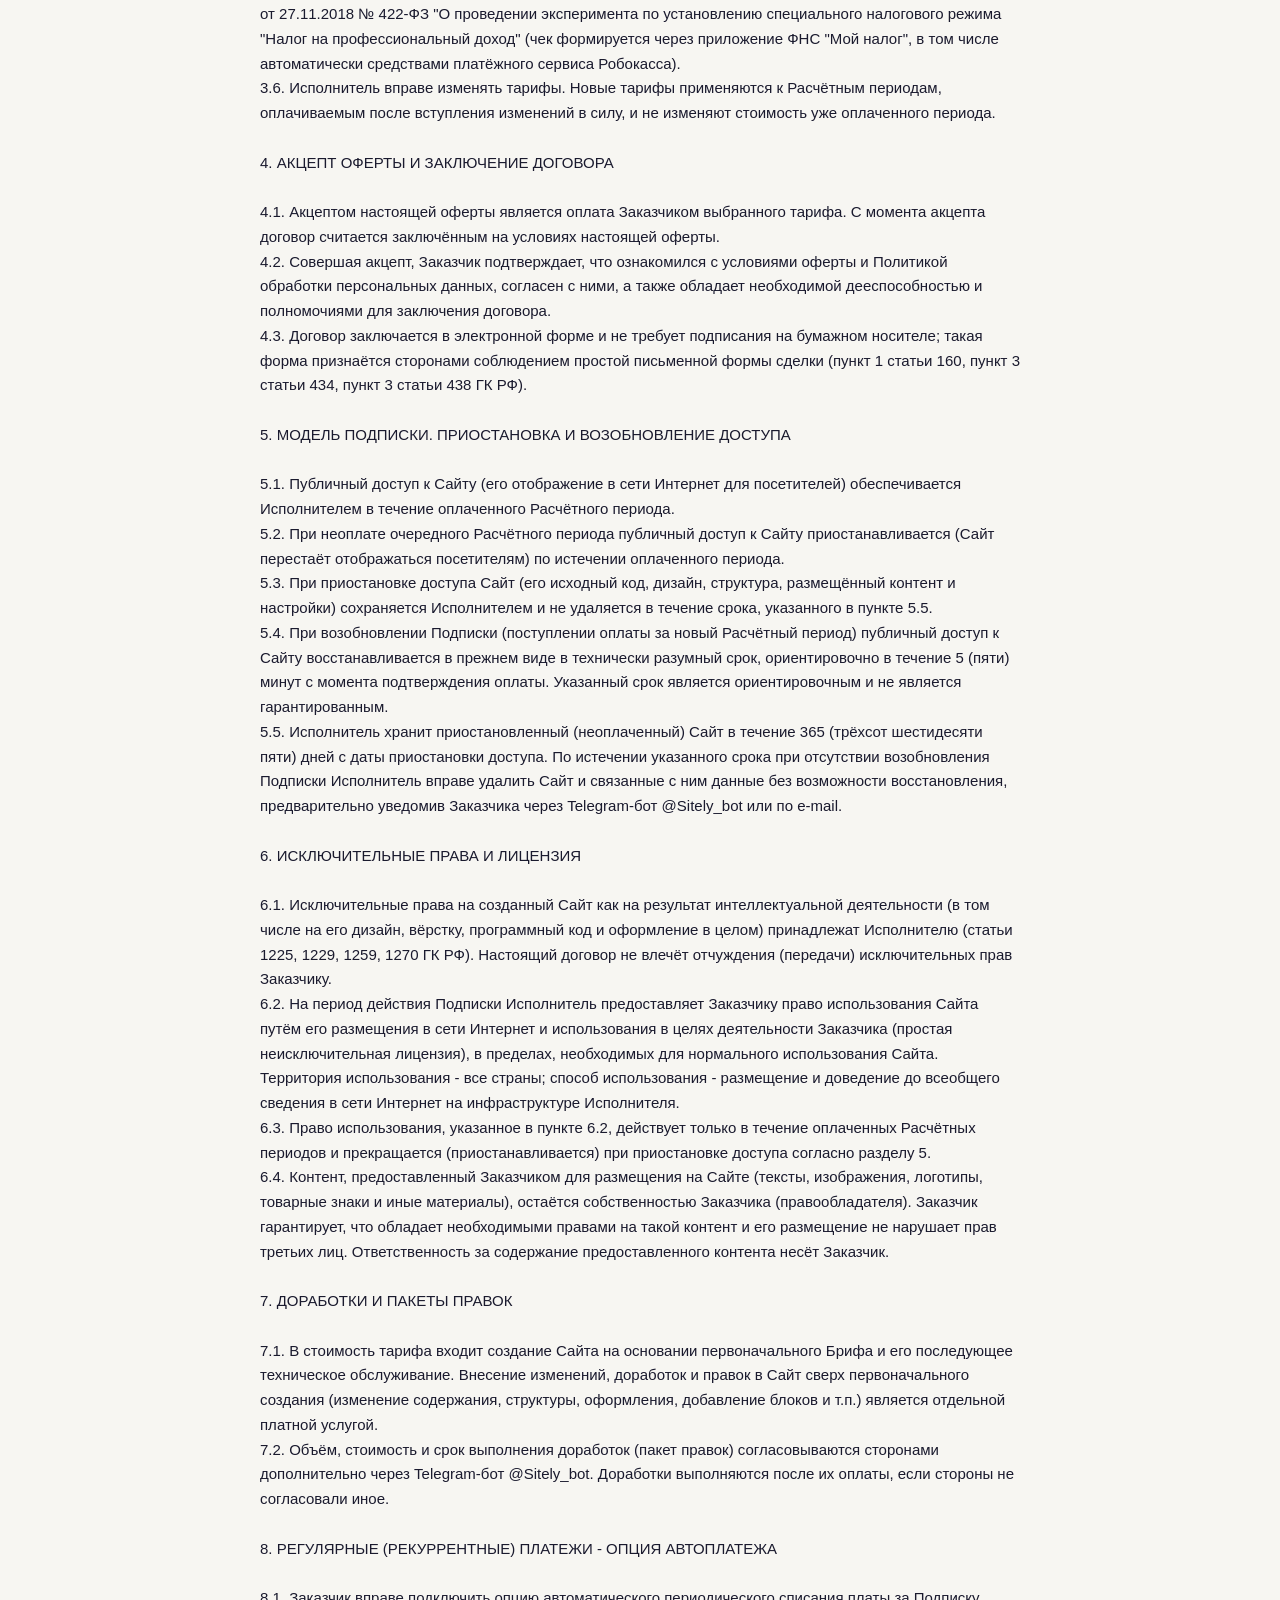
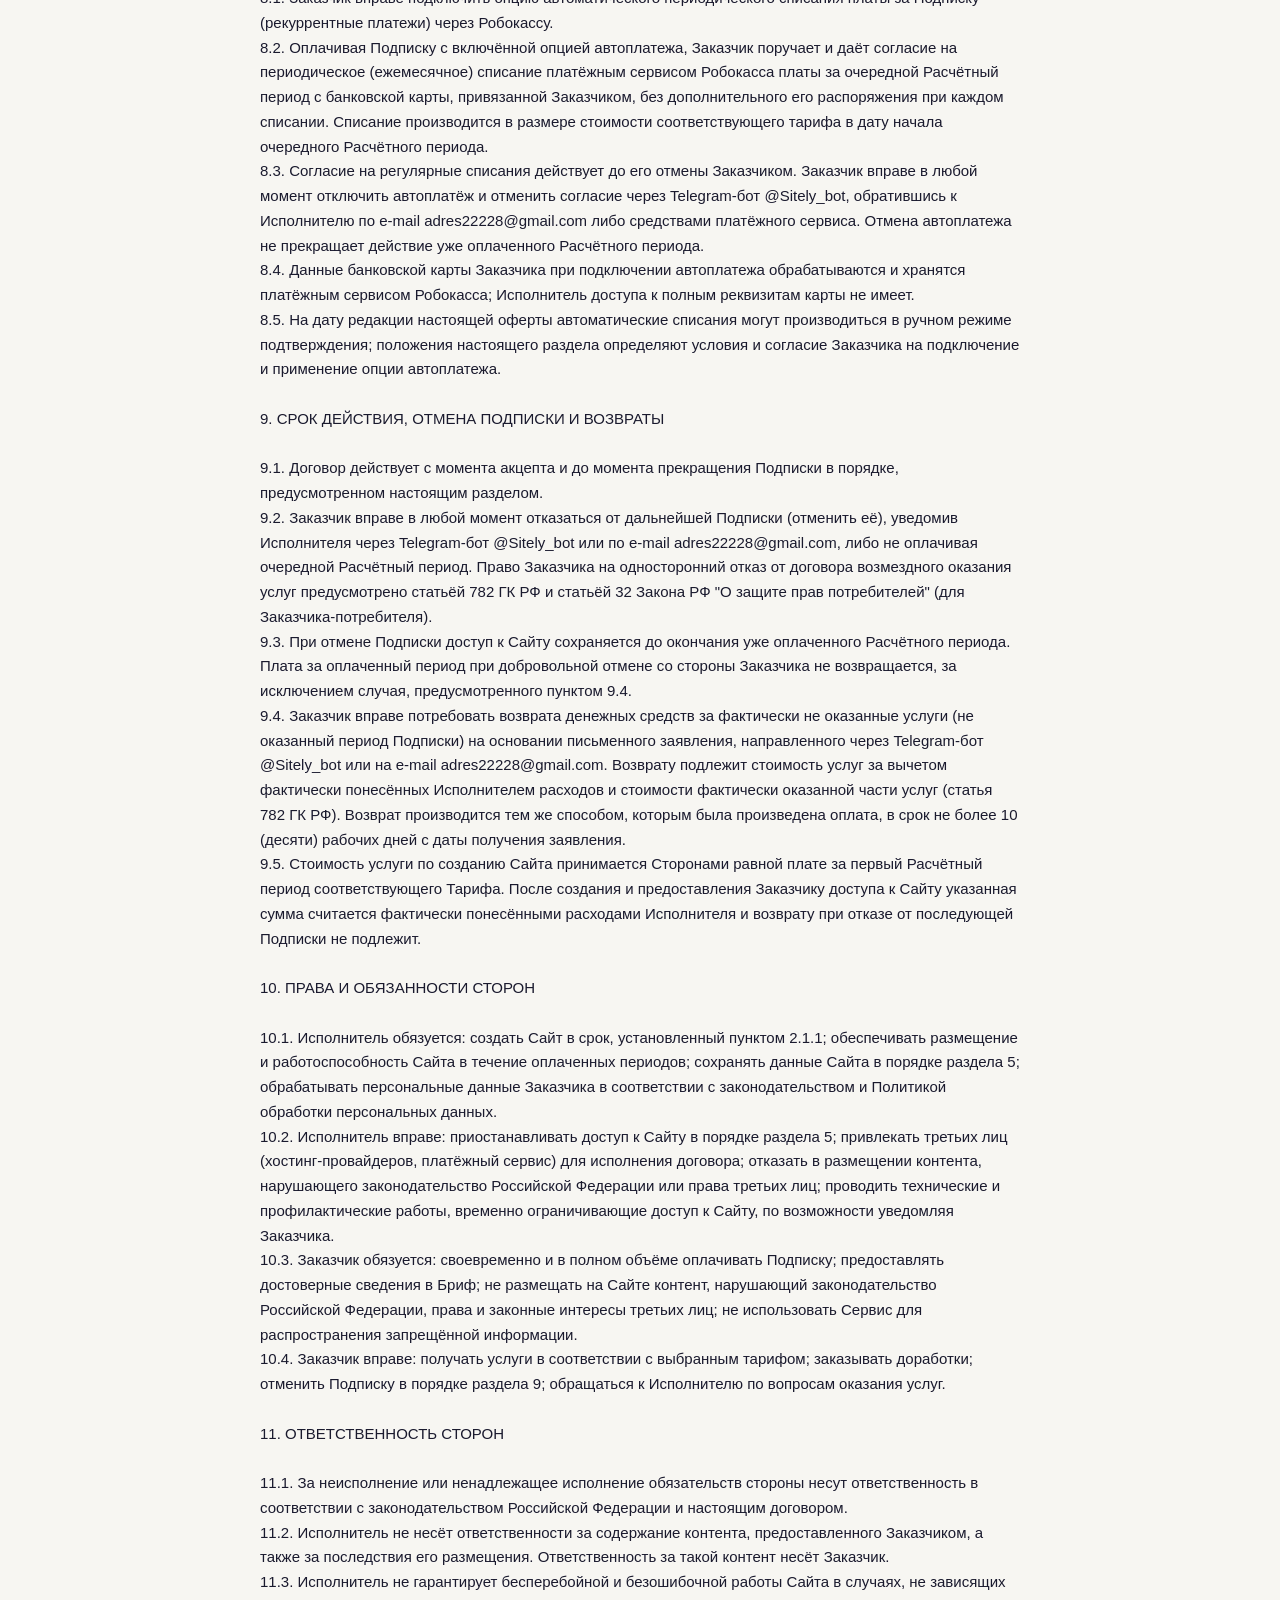
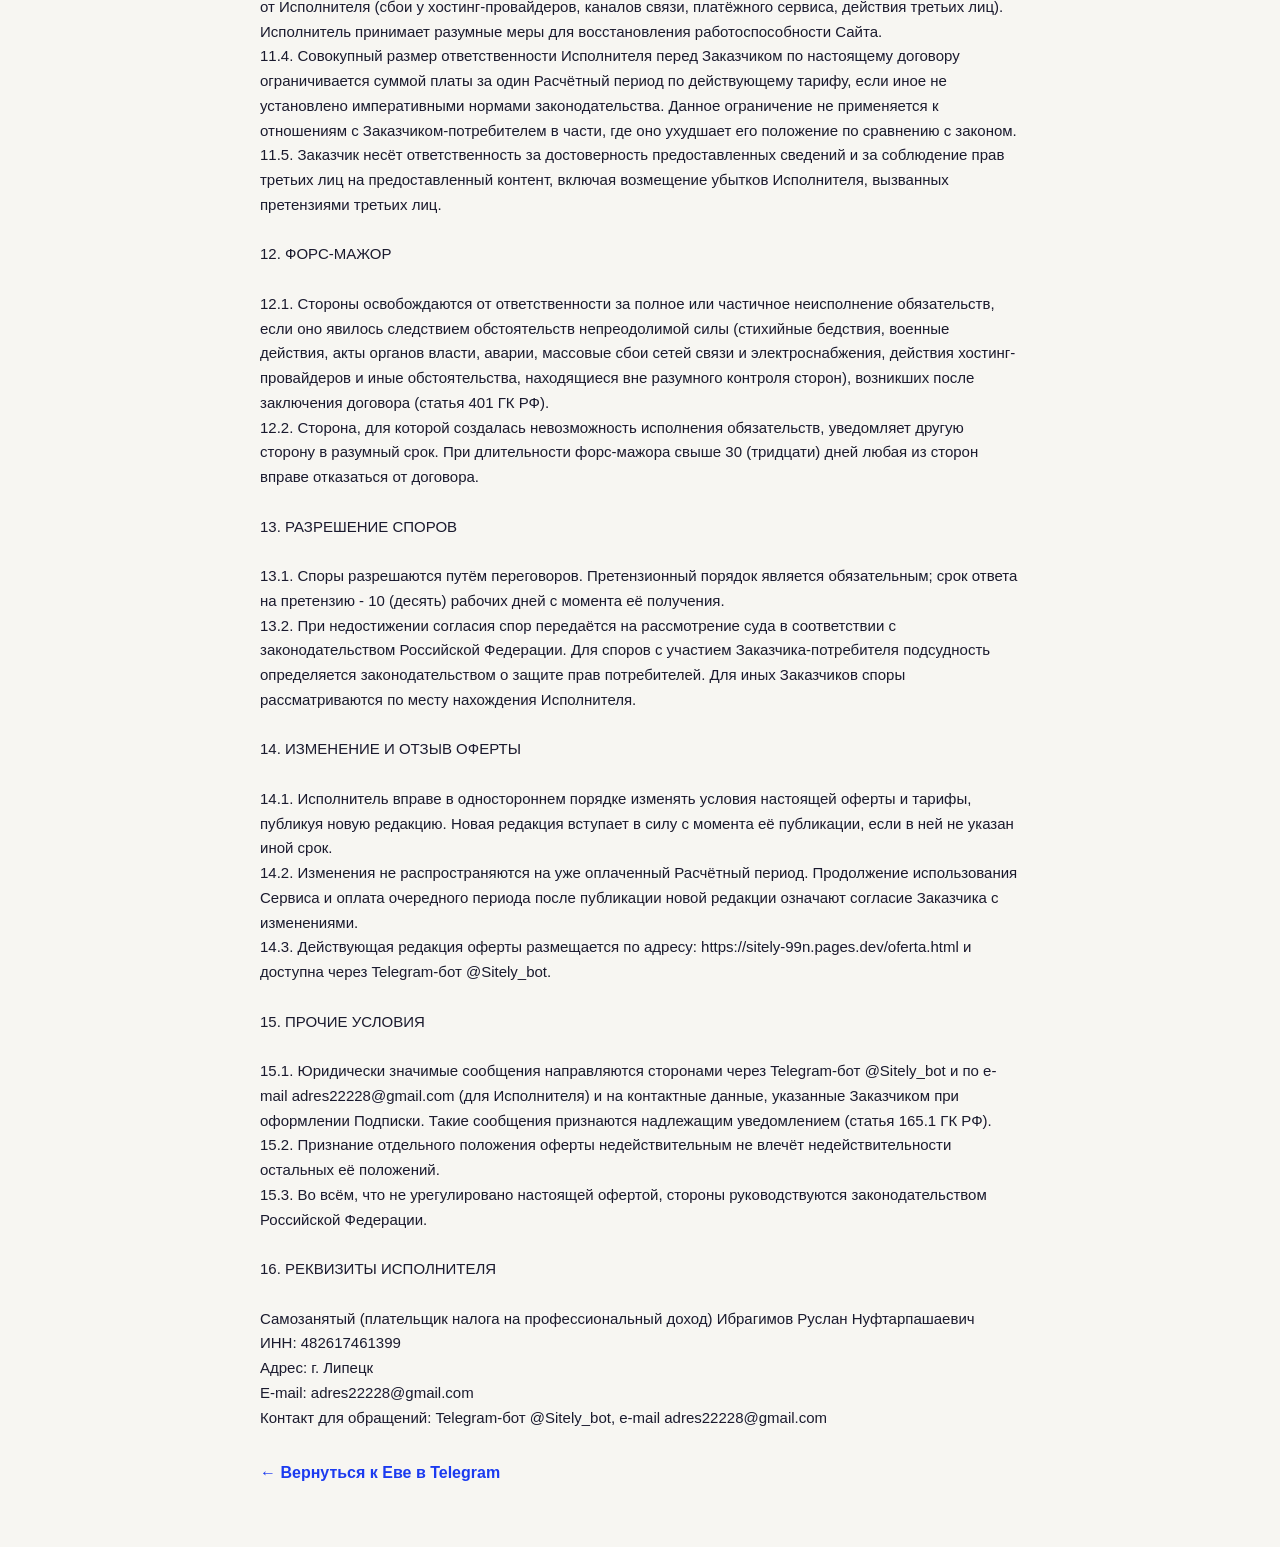
==== commit e4604bce: "Оферта 9.5 (стоимость создания = первый период) и privacy 6.5 (+Google) - синхрон с sitely-bot Co-Au" ====
--- a/oferta.html
+++ b/oferta.html
@@ -92,7 +92,7 @@
 9.2. Заказчик вправе в любой момент отказаться от дальнейшей Подписки (отменить её), уведомив Исполнителя через Telegram-бот @Sitely_bot или по e-mail adres22228@gmail.com, либо не оплачивая очередной Расчётный период. Право Заказчика на односторонний отказ от договора возмездного оказания услуг предусмотрено статьёй 782 ГК РФ и статьёй 32 Закона РФ "О защите прав потребителей" (для Заказчика-потребителя).
 9.3. При отмене Подписки доступ к Сайту сохраняется до окончания уже оплаченного Расчётного периода. Плата за оплаченный период при добровольной отмене со стороны Заказчика не возвращается, за исключением случая, предусмотренного пунктом 9.4.
 9.4. Заказчик вправе потребовать возврата денежных средств за фактически не оказанные услуги (не оказанный период Подписки) на основании письменного заявления, направленного через Telegram-бот @Sitely_bot или на e-mail adres22228@gmail.com. Возврату подлежит стоимость услуг за вычетом фактически понесённых Исполнителем расходов и стоимости фактически оказанной части услуг (статья 782 ГК РФ). Возврат производится тем же способом, которым была произведена оплата, в срок не более 10 (десяти) рабочих дней с даты получения заявления.
-9.5. Стоимость услуги по созданию Сайта считается фактически понесёнными расходами Исполнителя после создания Сайта и возврату при отказе от последующей Подписки не подлежит.
+9.5. Стоимость услуги по созданию Сайта принимается Сторонами равной плате за первый Расчётный период соответствующего Тарифа. После создания и предоставления Заказчику доступа к Сайту указанная сумма считается фактически понесёнными расходами Исполнителя и возврату при отказе от последующей Подписки не подлежит.
 
 10. ПРАВА И ОБЯЗАННОСТИ СТОРОН
 
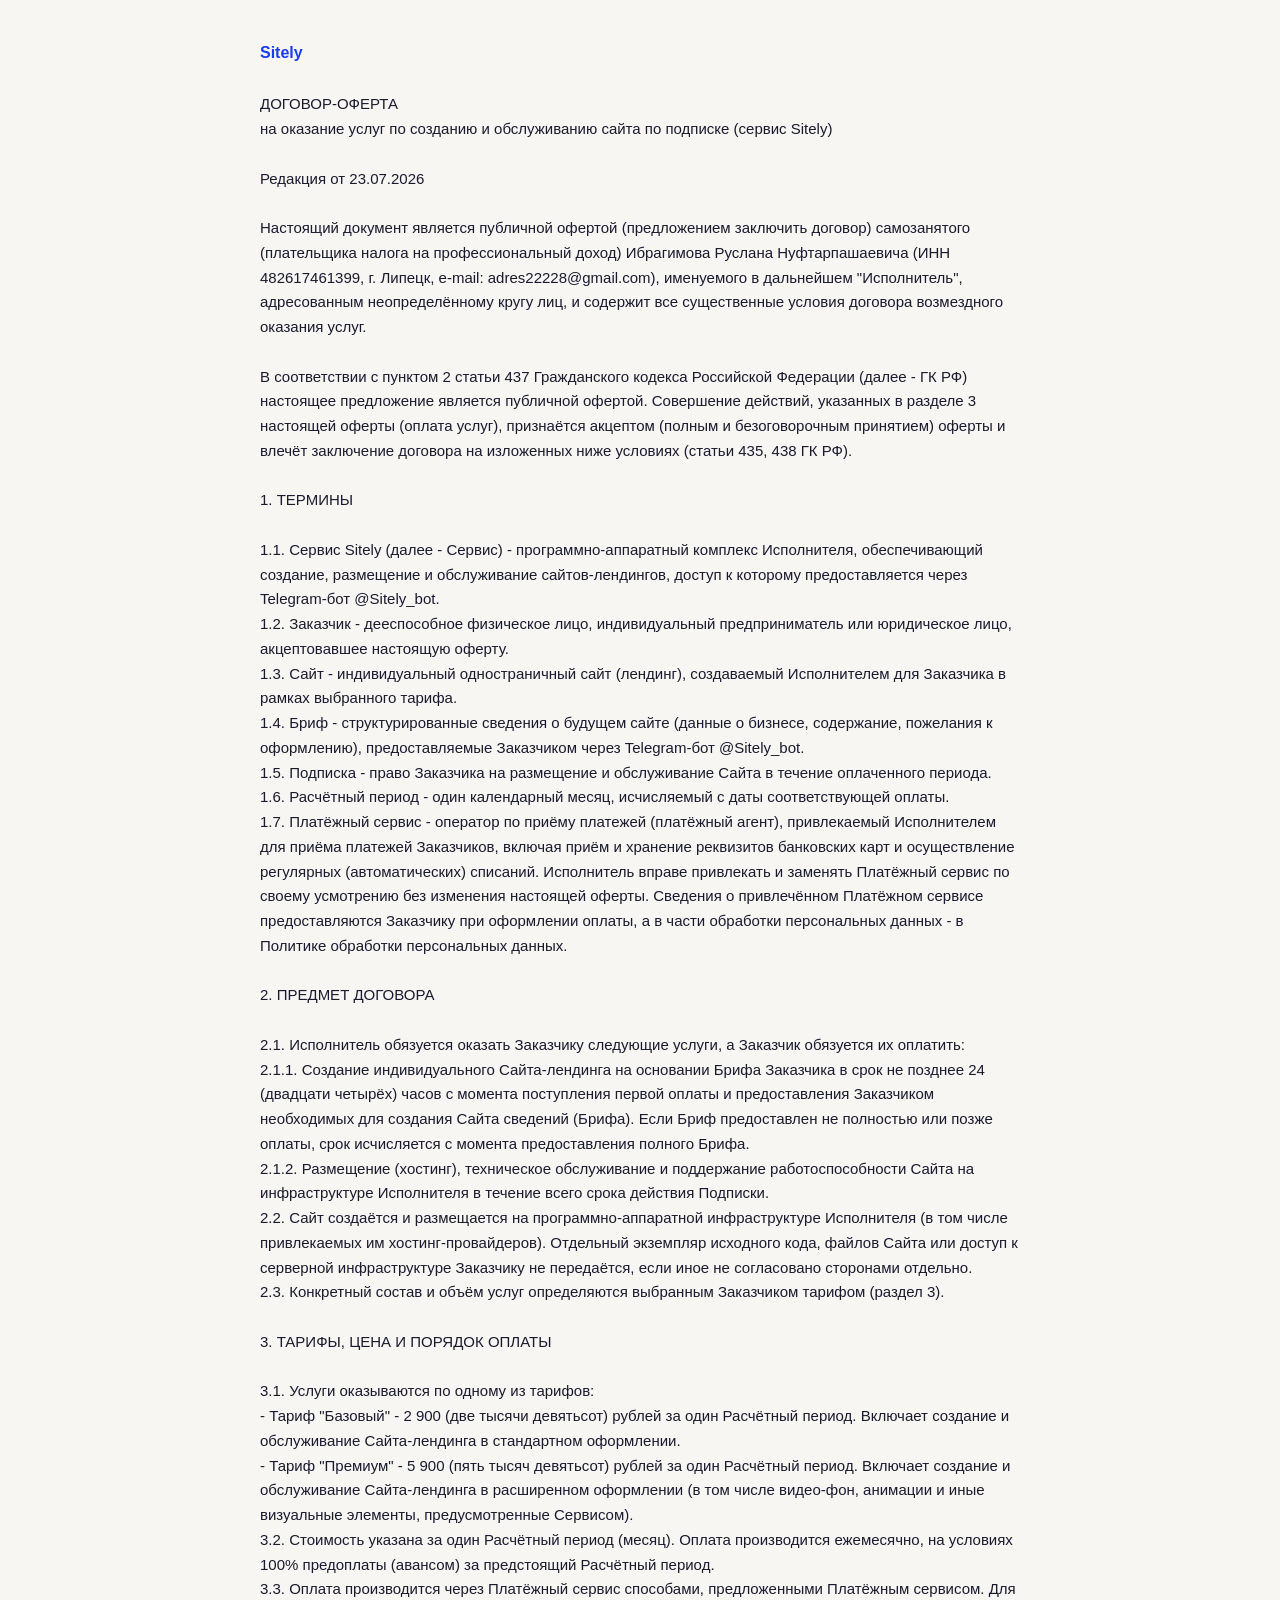
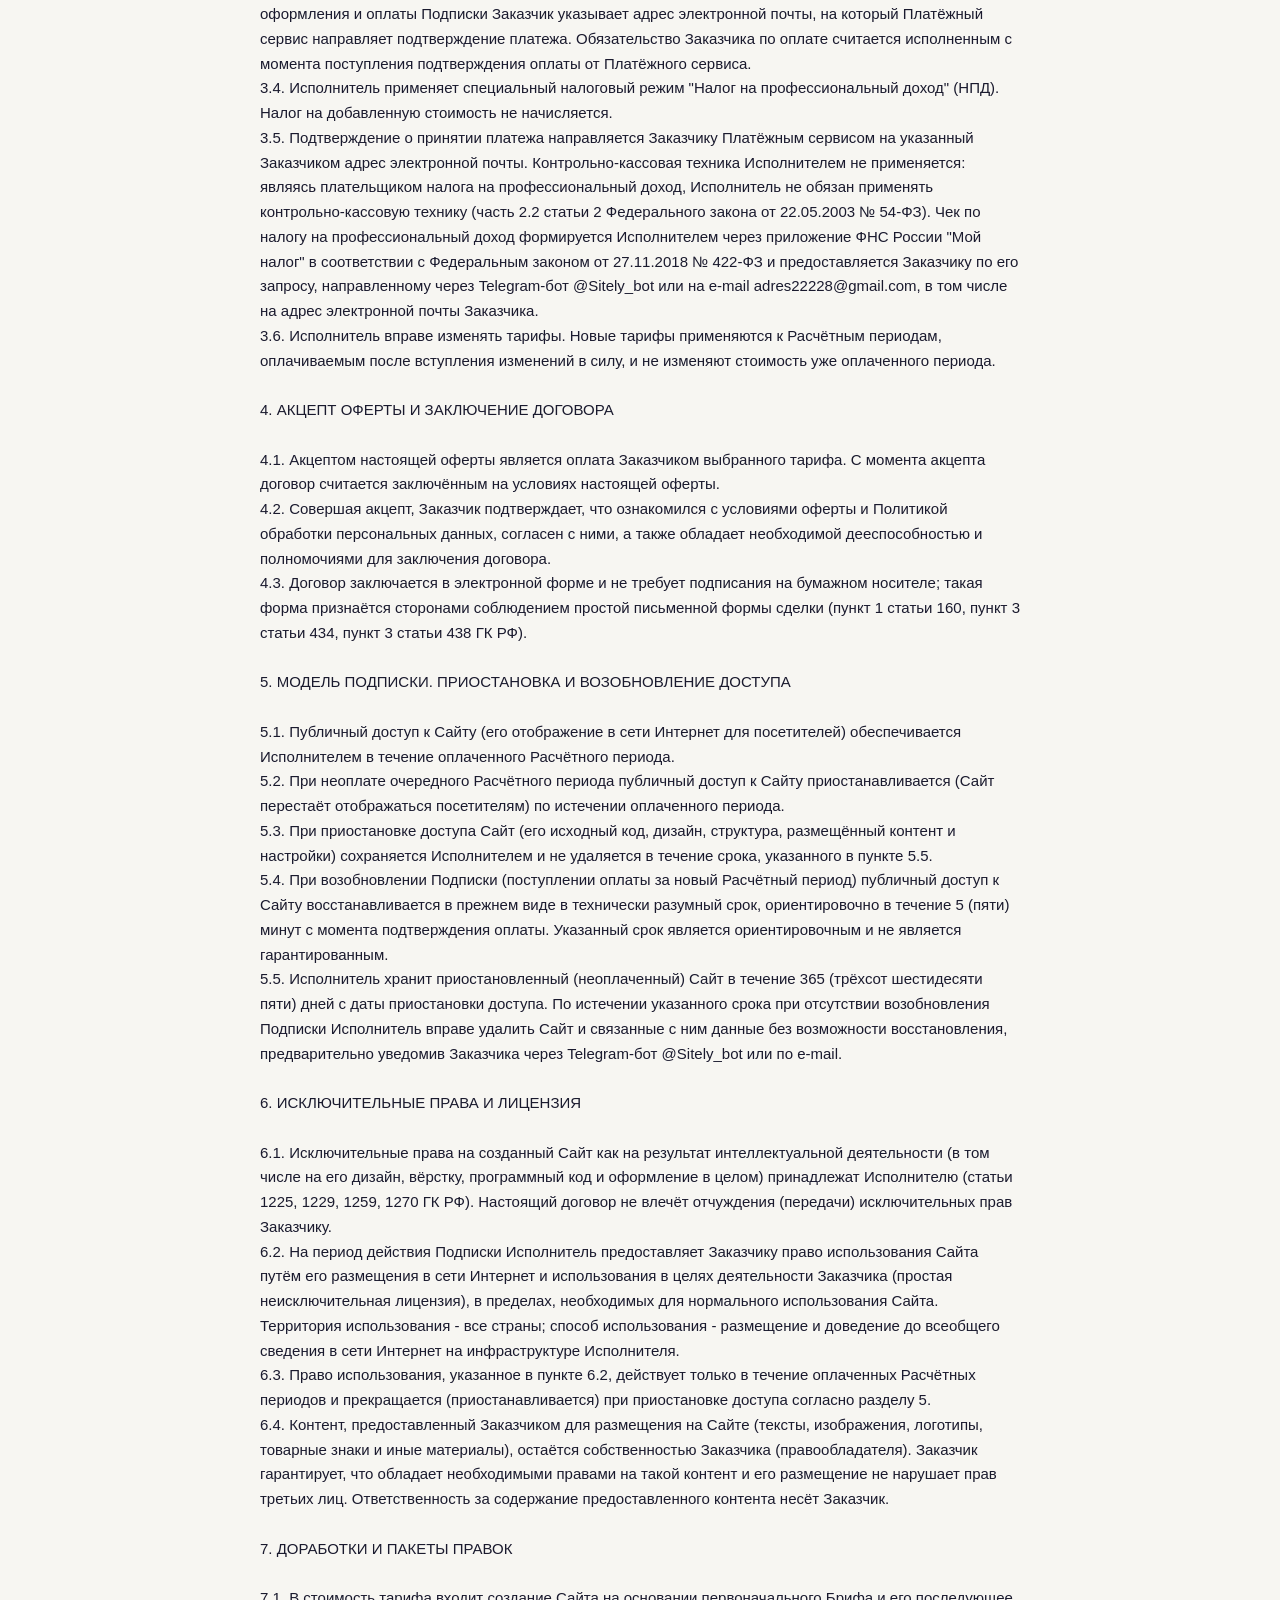
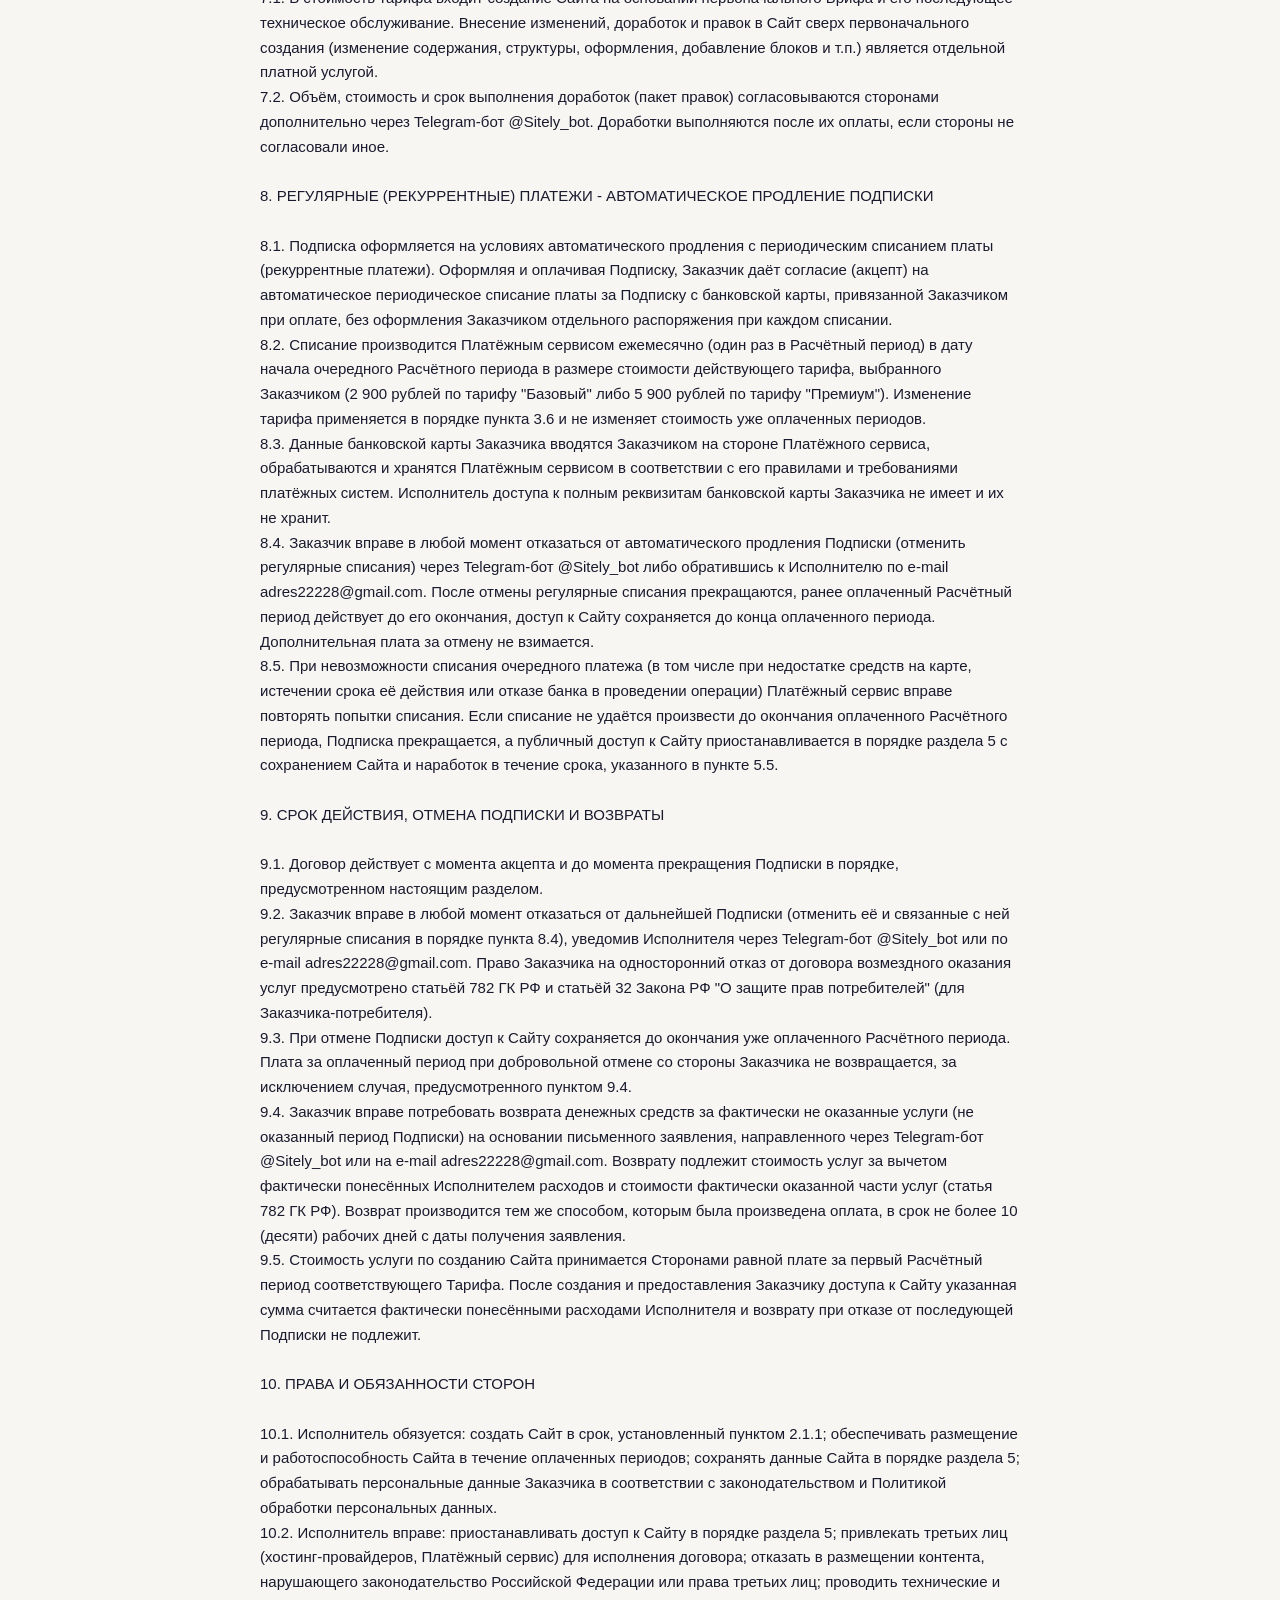
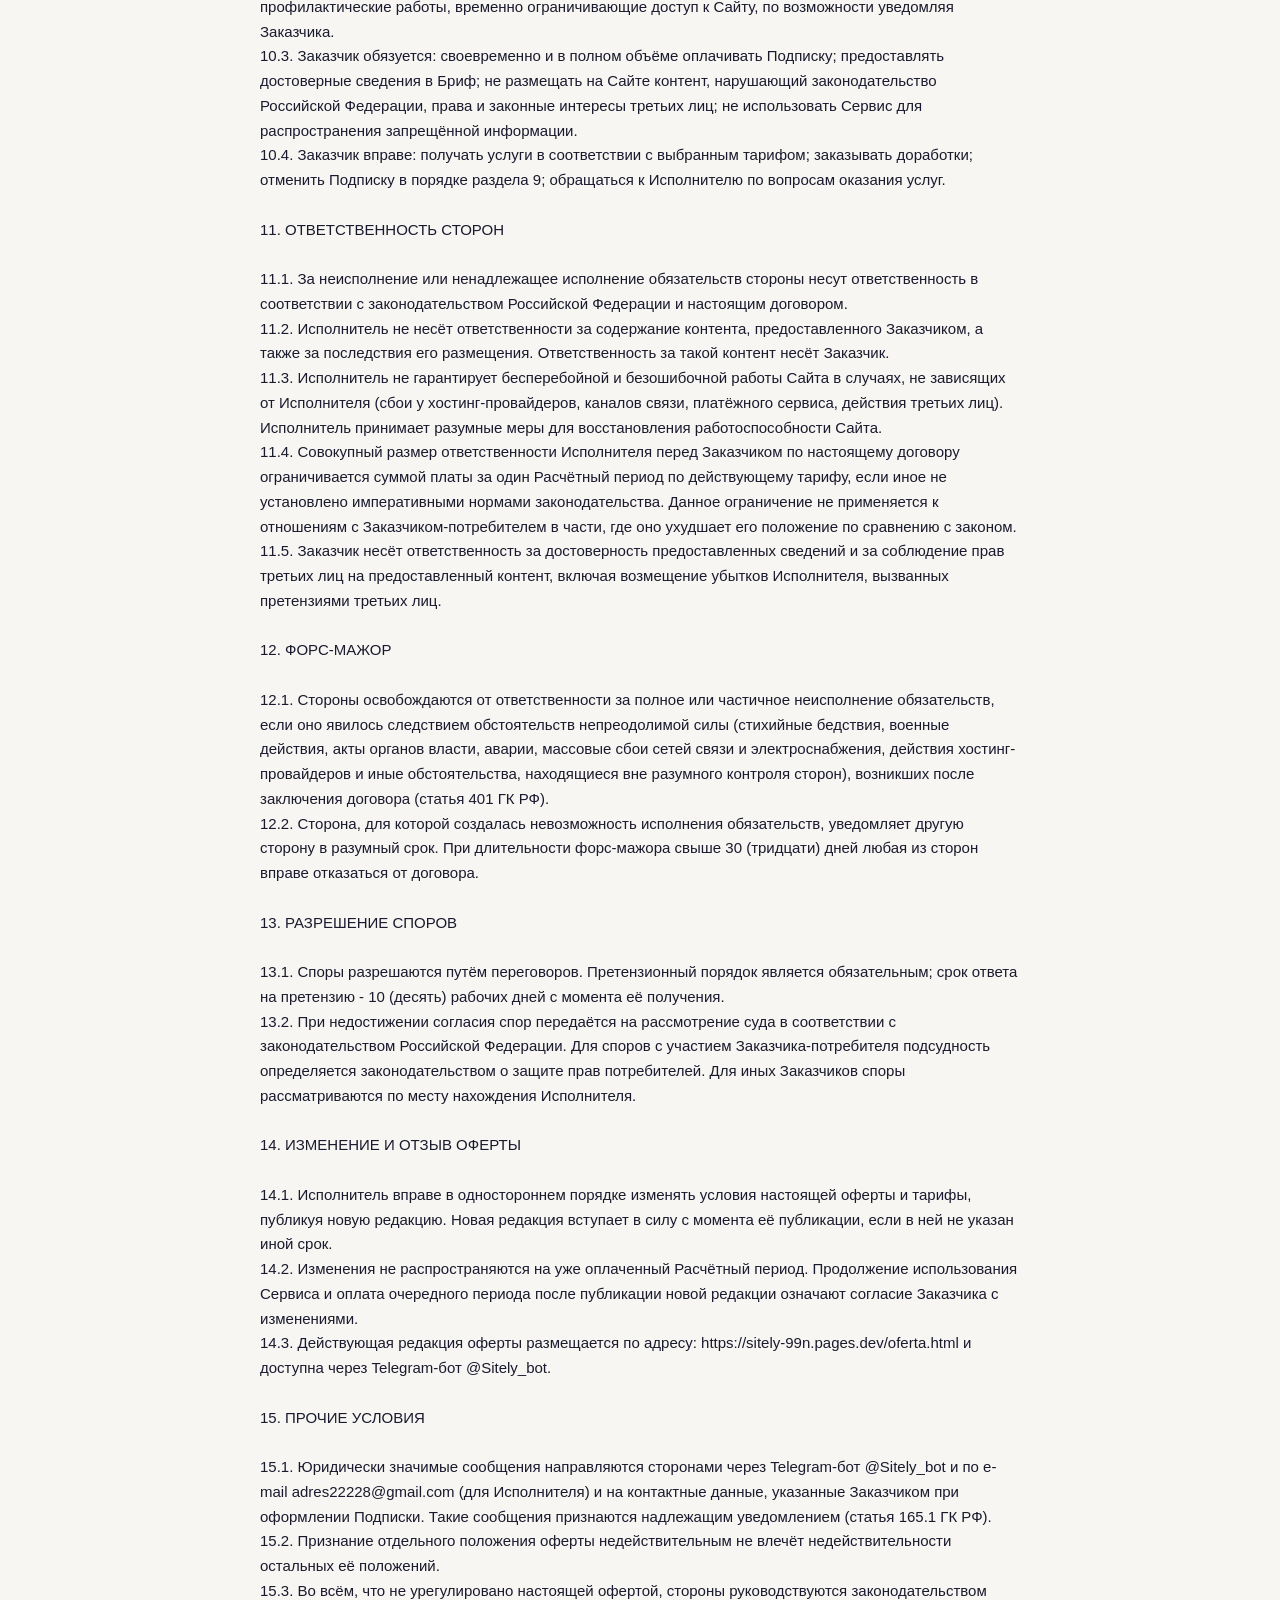
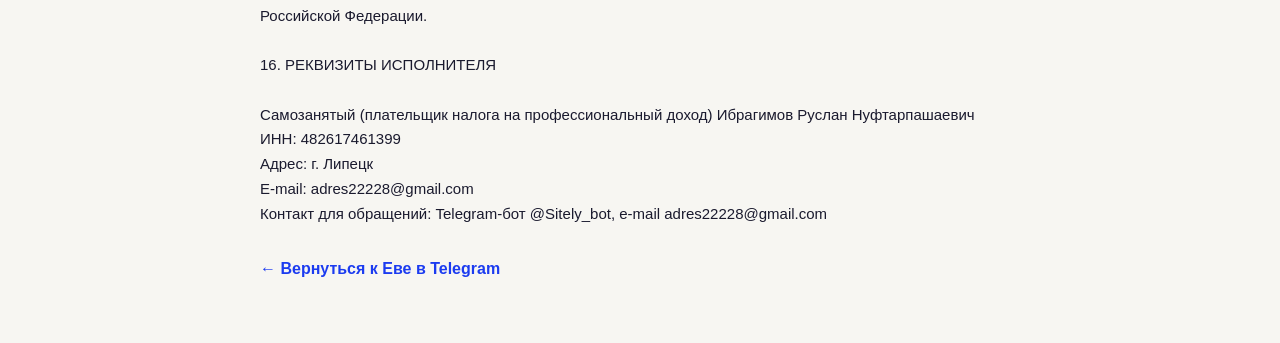
==== commit 1d1dbcc5: "Оплата: Lava вместо Робокассы - лендинг-зеркало и юр-доки (нейтральный платёжный сервис, автосписани" ====
--- a/oferta.html
+++ b/oferta.html
@@ -17,7 +17,7 @@
 <pre>ДОГОВОР-ОФЕРТА
 на оказание услуг по созданию и обслуживанию сайта по подписке (сервис Sitely)
 
-Редакция от 08.07.2026
+Редакция от 23.07.2026
 
 Настоящий документ является публичной офертой (предложением заключить договор) самозанятого (плательщика налога на профессиональный доход) Ибрагимова Руслана Нуфтарпашаевича (ИНН 482617461399, г. Липецк, e-mail: adres22228@gmail.com), именуемого в дальнейшем "Исполнитель", адресованным неопределённому кругу лиц, и содержит все существенные условия договора возмездного оказания услуг.
 
@@ -31,7 +31,7 @@
 1.4. Бриф - структурированные сведения о будущем сайте (данные о бизнесе, содержание, пожелания к оформлению), предоставляемые Заказчиком через Telegram-бот @Sitely_bot.
 1.5. Подписка - право Заказчика на размещение и обслуживание Сайта в течение оплаченного периода.
 1.6. Расчётный период - один календарный месяц, исчисляемый с даты соответствующей оплаты.
-1.7. Робокасса - платёжный сервис ООО "Робокасса", через который производится приём платежей.
+1.7. Платёжный сервис - оператор по приёму платежей (платёжный агент), привлекаемый Исполнителем для приёма платежей Заказчиков, включая приём и хранение реквизитов банковских карт и осуществление регулярных (автоматических) списаний. Исполнитель вправе привлекать и заменять Платёжный сервис по своему усмотрению без изменения настоящей оферты. Сведения о привлечённом Платёжном сервисе предоставляются Заказчику при оформлении оплаты, а в части обработки персональных данных - в Политике обработки персональных данных.
 
 2. ПРЕДМЕТ ДОГОВОРА
 
@@ -47,9 +47,9 @@
 - Тариф "Базовый" - 2 900 (две тысячи девятьсот) рублей за один Расчётный период. Включает создание и обслуживание Сайта-лендинга в стандартном оформлении.
 - Тариф "Премиум" - 5 900 (пять тысяч девятьсот) рублей за один Расчётный период. Включает создание и обслуживание Сайта-лендинга в расширенном оформлении (в том числе видео-фон, анимации и иные визуальные элементы, предусмотренные Сервисом).
 3.2. Стоимость указана за один Расчётный период (месяц). Оплата производится ежемесячно, на условиях 100% предоплаты (авансом) за предстоящий Расчётный период.
-3.3. Оплата производится через Робокассу способами, предложенными платёжным сервисом. Обязательство Заказчика по оплате считается исполненным с момента зачисления денежных средств на счёт Исполнителя (поступления подтверждения от Робокассы).
+3.3. Оплата производится через Платёжный сервис способами, предложенными Платёжным сервисом. Для оформления и оплаты Подписки Заказчик указывает адрес электронной почты, на который Платёжный сервис направляет подтверждение платежа. Обязательство Заказчика по оплате считается исполненным с момента поступления подтверждения оплаты от Платёжного сервиса.
 3.4. Исполнитель применяет специальный налоговый режим "Налог на профессиональный доход" (НПД). Налог на добавленную стоимость не начисляется.
-3.5. При оплате услуг Заказчику формируется и направляется чек в соответствии с Федеральным законом от 27.11.2018 № 422-ФЗ "О проведении эксперимента по установлению специального налогового режима "Налог на профессиональный доход" (чек формируется через приложение ФНС "Мой налог", в том числе автоматически средствами платёжного сервиса Робокасса).
+3.5. Подтверждение о принятии платежа направляется Заказчику Платёжным сервисом на указанный Заказчиком адрес электронной почты. Контрольно-кассовая техника Исполнителем не применяется: являясь плательщиком налога на профессиональный доход, Исполнитель не обязан применять контрольно-кассовую технику (часть 2.2 статьи 2 Федерального закона от 22.05.2003 № 54-ФЗ). Чек по налогу на профессиональный доход формируется Исполнителем через приложение ФНС России "Мой налог" в соответствии с Федеральным законом от 27.11.2018 № 422-ФЗ и предоставляется Заказчику по его запросу, направленному через Telegram-бот @Sitely_bot или на e-mail adres22228@gmail.com, в том числе на адрес электронной почты Заказчика.
 3.6. Исполнитель вправе изменять тарифы. Новые тарифы применяются к Расчётным периодам, оплачиваемым после вступления изменений в силу, и не изменяют стоимость уже оплаченного периода.
 
 4. АКЦЕПТ ОФЕРТЫ И ЗАКЛЮЧЕНИЕ ДОГОВОРА
@@ -78,18 +78,18 @@
 7.1. В стоимость тарифа входит создание Сайта на основании первоначального Брифа и его последующее техническое обслуживание. Внесение изменений, доработок и правок в Сайт сверх первоначального создания (изменение содержания, структуры, оформления, добавление блоков и т.п.) является отдельной платной услугой.
 7.2. Объём, стоимость и срок выполнения доработок (пакет правок) согласовываются сторонами дополнительно через Telegram-бот @Sitely_bot. Доработки выполняются после их оплаты, если стороны не согласовали иное.
 
-8. РЕГУЛЯРНЫЕ (РЕКУРРЕНТНЫЕ) ПЛАТЕЖИ - ОПЦИЯ АВТОПЛАТЕЖА
+8. РЕГУЛЯРНЫЕ (РЕКУРРЕНТНЫЕ) ПЛАТЕЖИ - АВТОМАТИЧЕСКОЕ ПРОДЛЕНИЕ ПОДПИСКИ
 
-8.1. Заказчик вправе подключить опцию автоматического периодического списания платы за Подписку (рекуррентные платежи) через Робокассу.
-8.2. Оплачивая Подписку с включённой опцией автоплатежа, Заказчик поручает и даёт согласие на периодическое (ежемесячное) списание платёжным сервисом Робокасса платы за очередной Расчётный период с банковской карты, привязанной Заказчиком, без дополнительного его распоряжения при каждом списании. Списание производится в размере стоимости соответствующего тарифа в дату начала очередного Расчётного периода.
-8.3. Согласие на регулярные списания действует до его отмены Заказчиком. Заказчик вправе в любой момент отключить автоплатёж и отменить согласие через Telegram-бот @Sitely_bot, обратившись к Исполнителю по e-mail adres22228@gmail.com либо средствами платёжного сервиса. Отмена автоплатежа не прекращает действие уже оплаченного Расчётного периода.
-8.4. Данные банковской карты Заказчика при подключении автоплатежа обрабатываются и хранятся платёжным сервисом Робокасса; Исполнитель доступа к полным реквизитам карты не имеет.
-8.5. На дату редакции настоящей оферты автоматические списания могут производиться в ручном режиме подтверждения; положения настоящего раздела определяют условия и согласие Заказчика на подключение и применение опции автоплатежа.
+8.1. Подписка оформляется на условиях автоматического продления с периодическим списанием платы (рекуррентные платежи). Оформляя и оплачивая Подписку, Заказчик даёт согласие (акцепт) на автоматическое периодическое списание платы за Подписку с банковской карты, привязанной Заказчиком при оплате, без оформления Заказчиком отдельного распоряжения при каждом списании.
+8.2. Списание производится Платёжным сервисом ежемесячно (один раз в Расчётный период) в дату начала очередного Расчётного периода в размере стоимости действующего тарифа, выбранного Заказчиком (2 900 рублей по тарифу "Базовый" либо 5 900 рублей по тарифу "Премиум"). Изменение тарифа применяется в порядке пункта 3.6 и не изменяет стоимость уже оплаченных периодов.
+8.3. Данные банковской карты Заказчика вводятся Заказчиком на стороне Платёжного сервиса, обрабатываются и хранятся Платёжным сервисом в соответствии с его правилами и требованиями платёжных систем. Исполнитель доступа к полным реквизитам банковской карты Заказчика не имеет и их не хранит.
+8.4. Заказчик вправе в любой момент отказаться от автоматического продления Подписки (отменить регулярные списания) через Telegram-бот @Sitely_bot либо обратившись к Исполнителю по e-mail adres22228@gmail.com. После отмены регулярные списания прекращаются, ранее оплаченный Расчётный период действует до его окончания, доступ к Сайту сохраняется до конца оплаченного периода. Дополнительная плата за отмену не взимается.
+8.5. При невозможности списания очередного платежа (в том числе при недостатке средств на карте, истечении срока её действия или отказе банка в проведении операции) Платёжный сервис вправе повторять попытки списания. Если списание не удаётся произвести до окончания оплаченного Расчётного периода, Подписка прекращается, а публичный доступ к Сайту приостанавливается в порядке раздела 5 с сохранением Сайта и наработок в течение срока, указанного в пункте 5.5.
 
 9. СРОК ДЕЙСТВИЯ, ОТМЕНА ПОДПИСКИ И ВОЗВРАТЫ
 
 9.1. Договор действует с момента акцепта и до момента прекращения Подписки в порядке, предусмотренном настоящим разделом.
-9.2. Заказчик вправе в любой момент отказаться от дальнейшей Подписки (отменить её), уведомив Исполнителя через Telegram-бот @Sitely_bot или по e-mail adres22228@gmail.com, либо не оплачивая очередной Расчётный период. Право Заказчика на односторонний отказ от договора возмездного оказания услуг предусмотрено статьёй 782 ГК РФ и статьёй 32 Закона РФ "О защите прав потребителей" (для Заказчика-потребителя).
+9.2. Заказчик вправе в любой момент отказаться от дальнейшей Подписки (отменить её и связанные с ней регулярные списания в порядке пункта 8.4), уведомив Исполнителя через Telegram-бот @Sitely_bot или по e-mail adres22228@gmail.com. Право Заказчика на односторонний отказ от договора возмездного оказания услуг предусмотрено статьёй 782 ГК РФ и статьёй 32 Закона РФ "О защите прав потребителей" (для Заказчика-потребителя).
 9.3. При отмене Подписки доступ к Сайту сохраняется до окончания уже оплаченного Расчётного периода. Плата за оплаченный период при добровольной отмене со стороны Заказчика не возвращается, за исключением случая, предусмотренного пунктом 9.4.
 9.4. Заказчик вправе потребовать возврата денежных средств за фактически не оказанные услуги (не оказанный период Подписки) на основании письменного заявления, направленного через Telegram-бот @Sitely_bot или на e-mail adres22228@gmail.com. Возврату подлежит стоимость услуг за вычетом фактически понесённых Исполнителем расходов и стоимости фактически оказанной части услуг (статья 782 ГК РФ). Возврат производится тем же способом, которым была произведена оплата, в срок не более 10 (десяти) рабочих дней с даты получения заявления.
 9.5. Стоимость услуги по созданию Сайта принимается Сторонами равной плате за первый Расчётный период соответствующего Тарифа. После создания и предоставления Заказчику доступа к Сайту указанная сумма считается фактически понесёнными расходами Исполнителя и возврату при отказе от последующей Подписки не подлежит.
@@ -97,7 +97,7 @@
 10. ПРАВА И ОБЯЗАННОСТИ СТОРОН
 
 10.1. Исполнитель обязуется: создать Сайт в срок, установленный пунктом 2.1.1; обеспечивать размещение и работоспособность Сайта в течение оплаченных периодов; сохранять данные Сайта в порядке раздела 5; обрабатывать персональные данные Заказчика в соответствии с законодательством и Политикой обработки персональных данных.
-10.2. Исполнитель вправе: приостанавливать доступ к Сайту в порядке раздела 5; привлекать третьих лиц (хостинг-провайдеров, платёжный сервис) для исполнения договора; отказать в размещении контента, нарушающего законодательство Российской Федерации или права третьих лиц; проводить технические и профилактические работы, временно ограничивающие доступ к Сайту, по возможности уведомляя Заказчика.
+10.2. Исполнитель вправе: приостанавливать доступ к Сайту в порядке раздела 5; привлекать третьих лиц (хостинг-провайдеров, Платёжный сервис) для исполнения договора; отказать в размещении контента, нарушающего законодательство Российской Федерации или права третьих лиц; проводить технические и профилактические работы, временно ограничивающие доступ к Сайту, по возможности уведомляя Заказчика.
 10.3. Заказчик обязуется: своевременно и в полном объёме оплачивать Подписку; предоставлять достоверные сведения в Бриф; не размещать на Сайте контент, нарушающий законодательство Российской Федерации, права и законные интересы третьих лиц; не использовать Сервис для распространения запрещённой информации.
 10.4. Заказчик вправе: получать услуги в соответствии с выбранным тарифом; заказывать доработки; отменить Подписку в порядке раздела 9; обращаться к Исполнителю по вопросам оказания услуг.
 
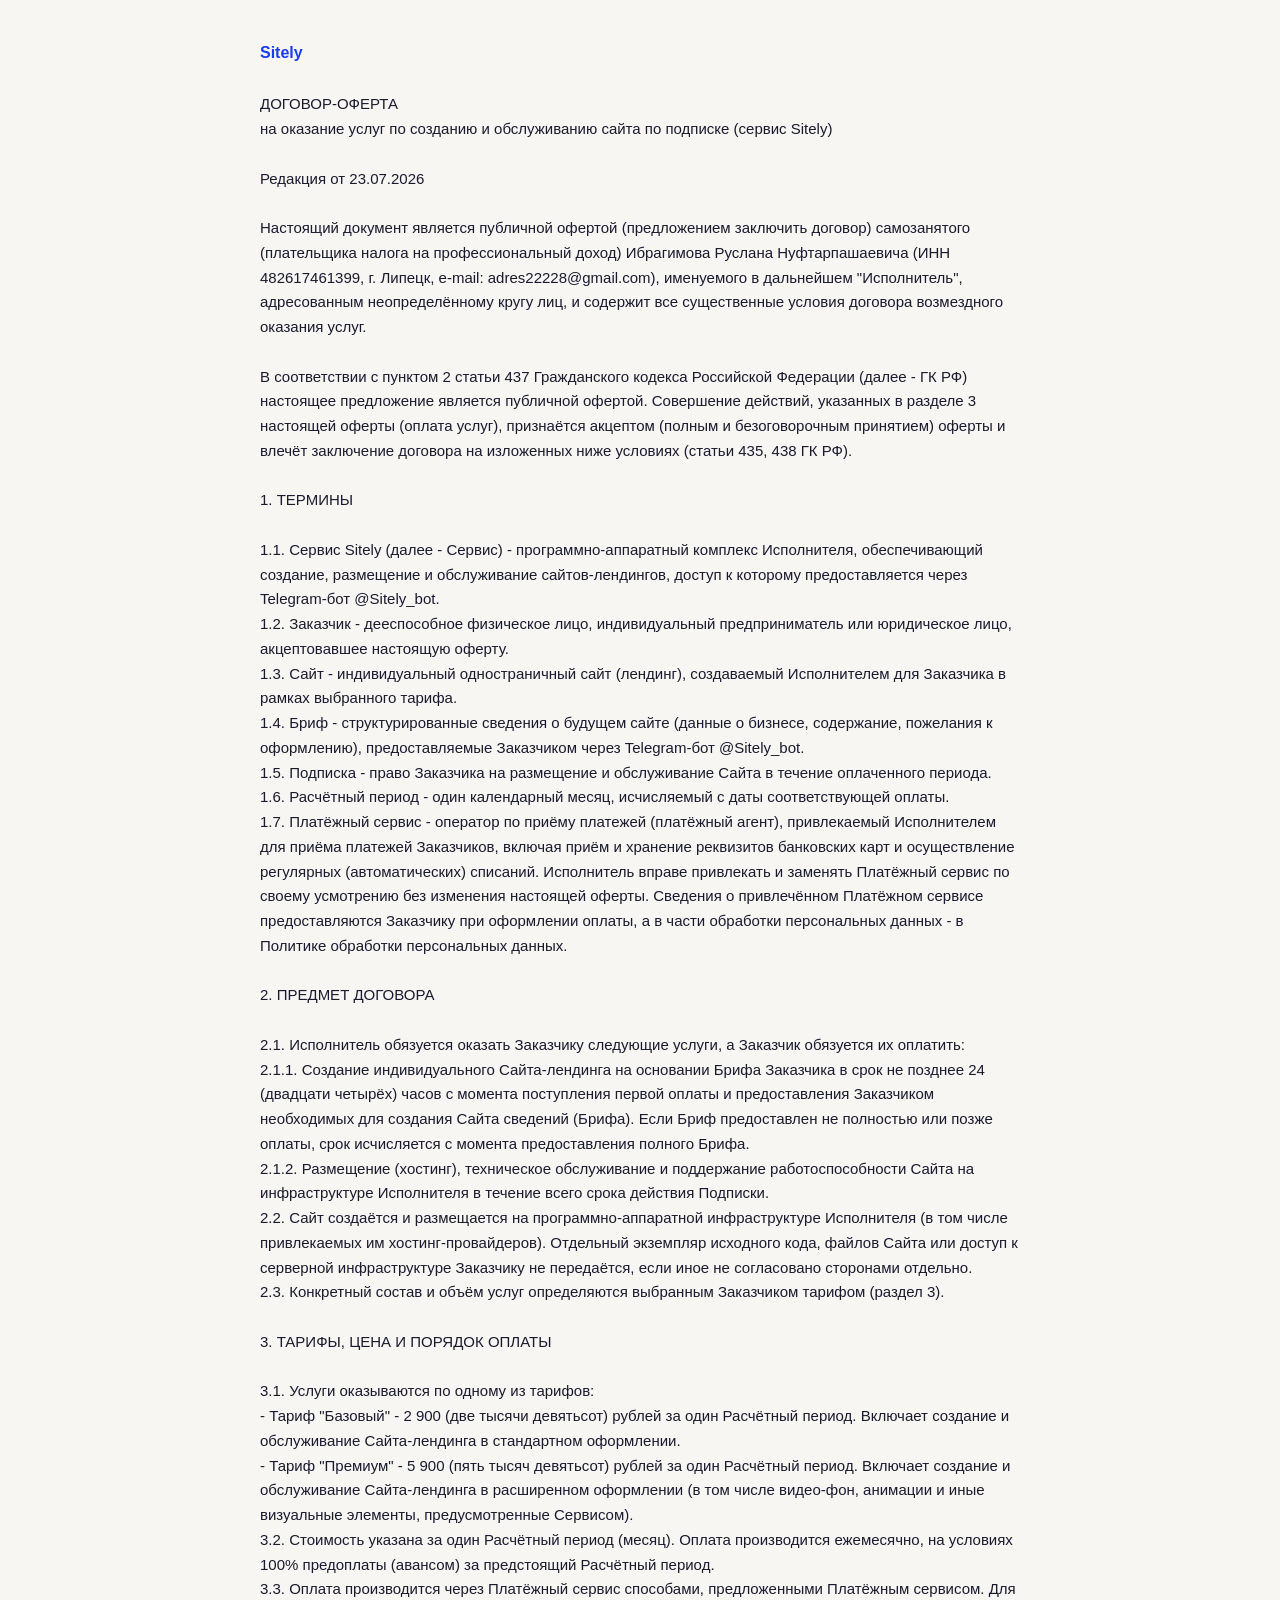
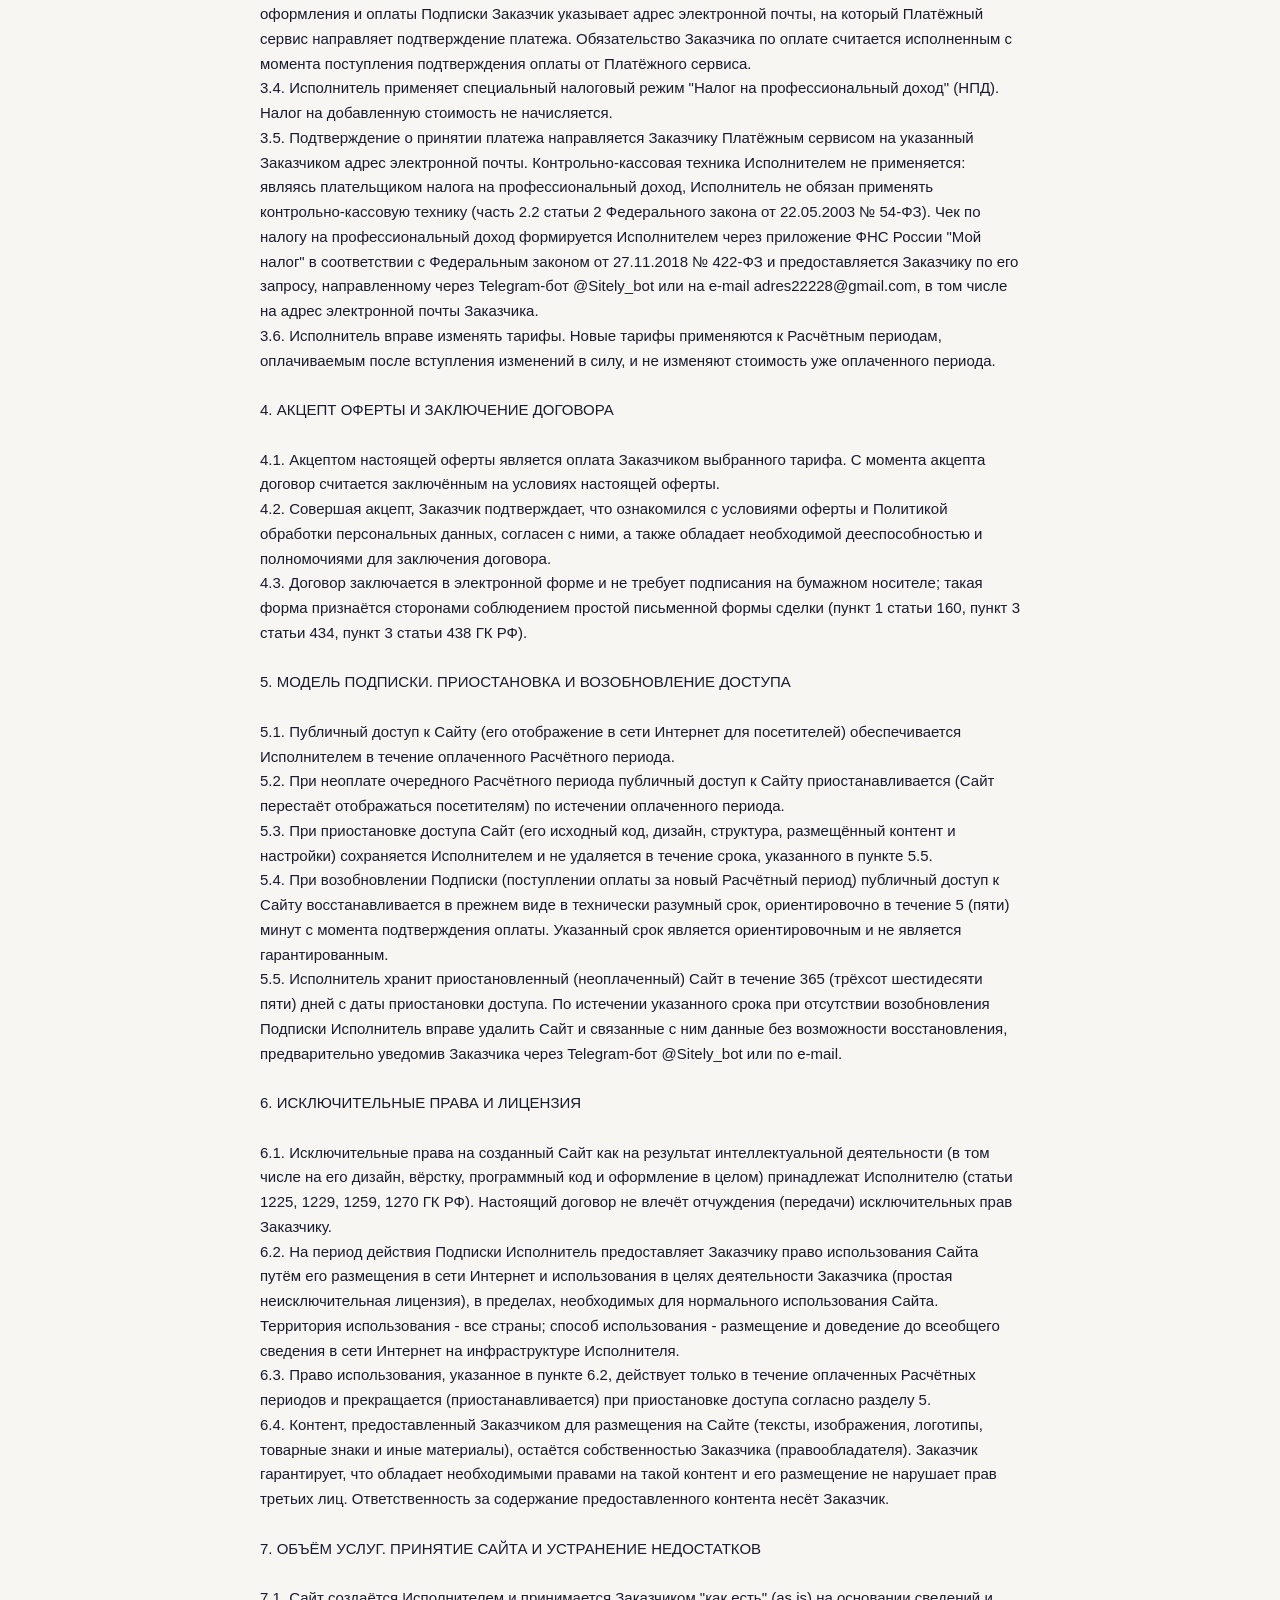
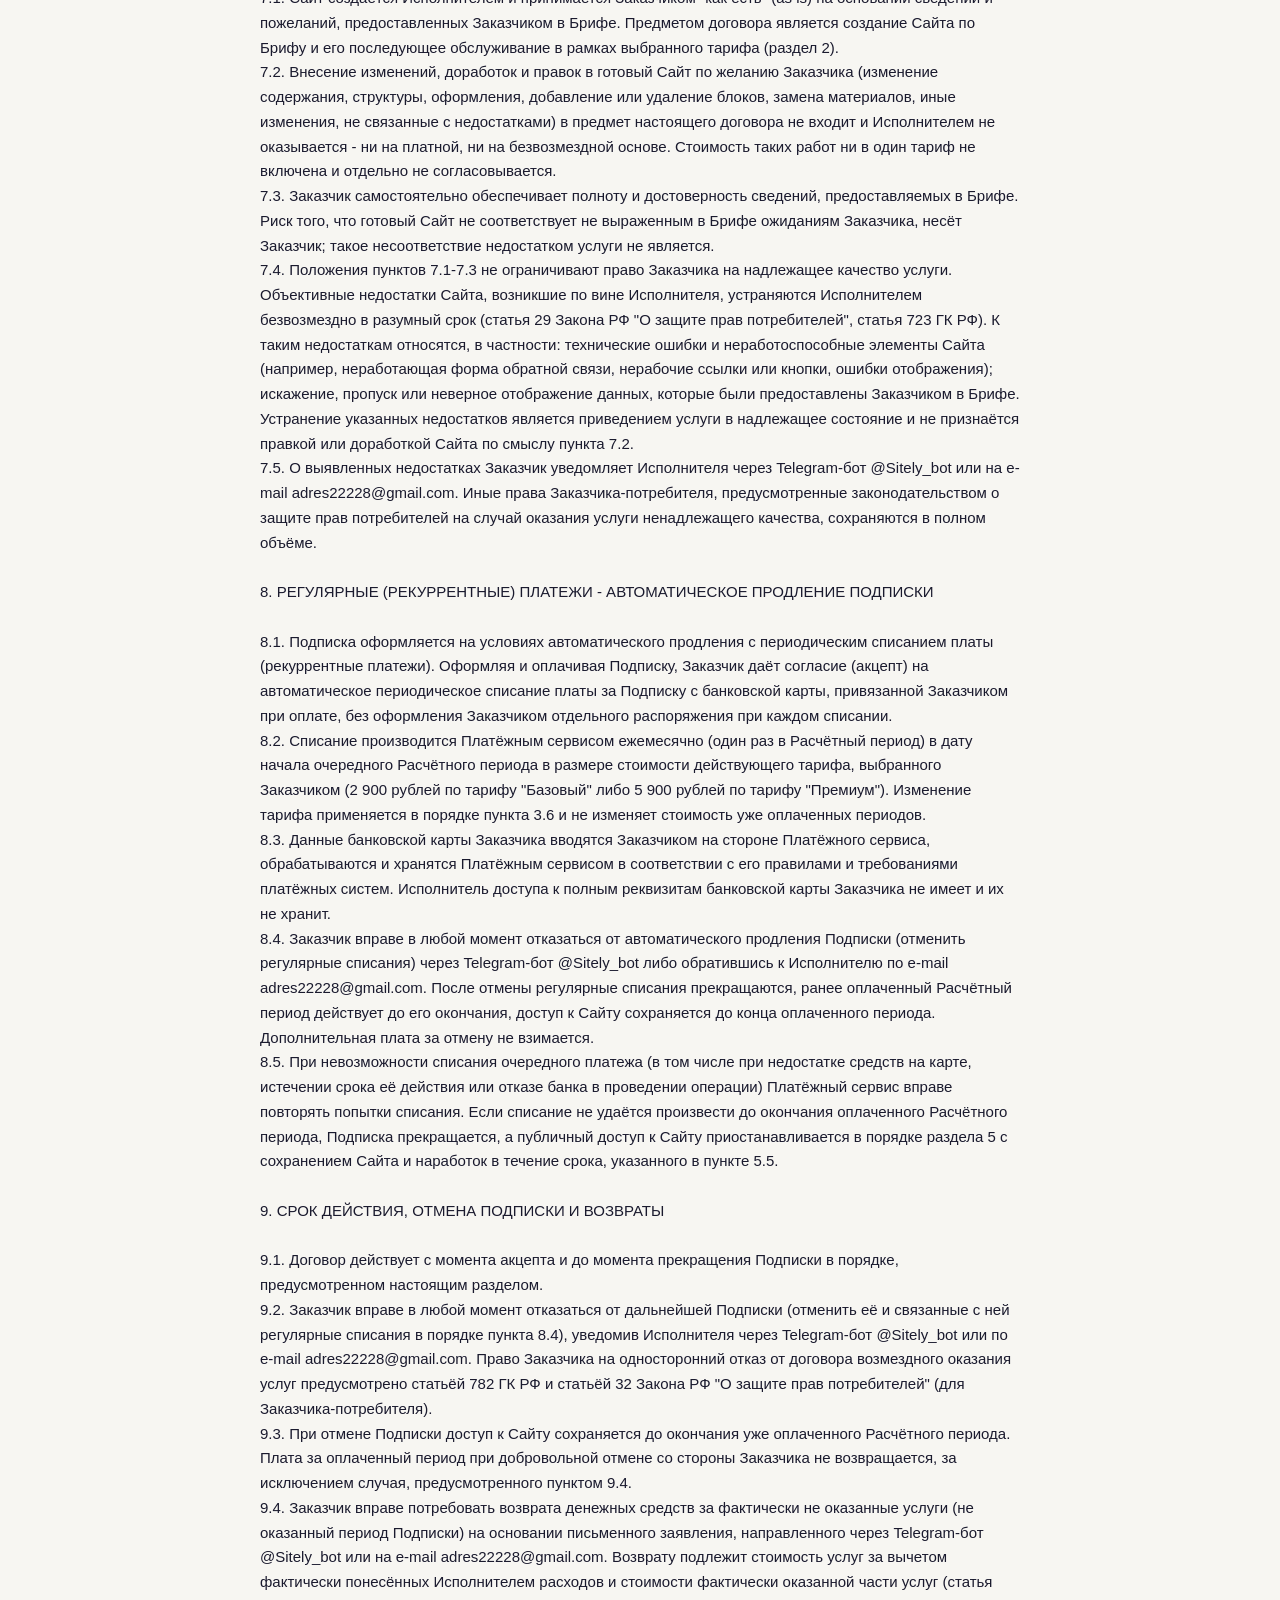
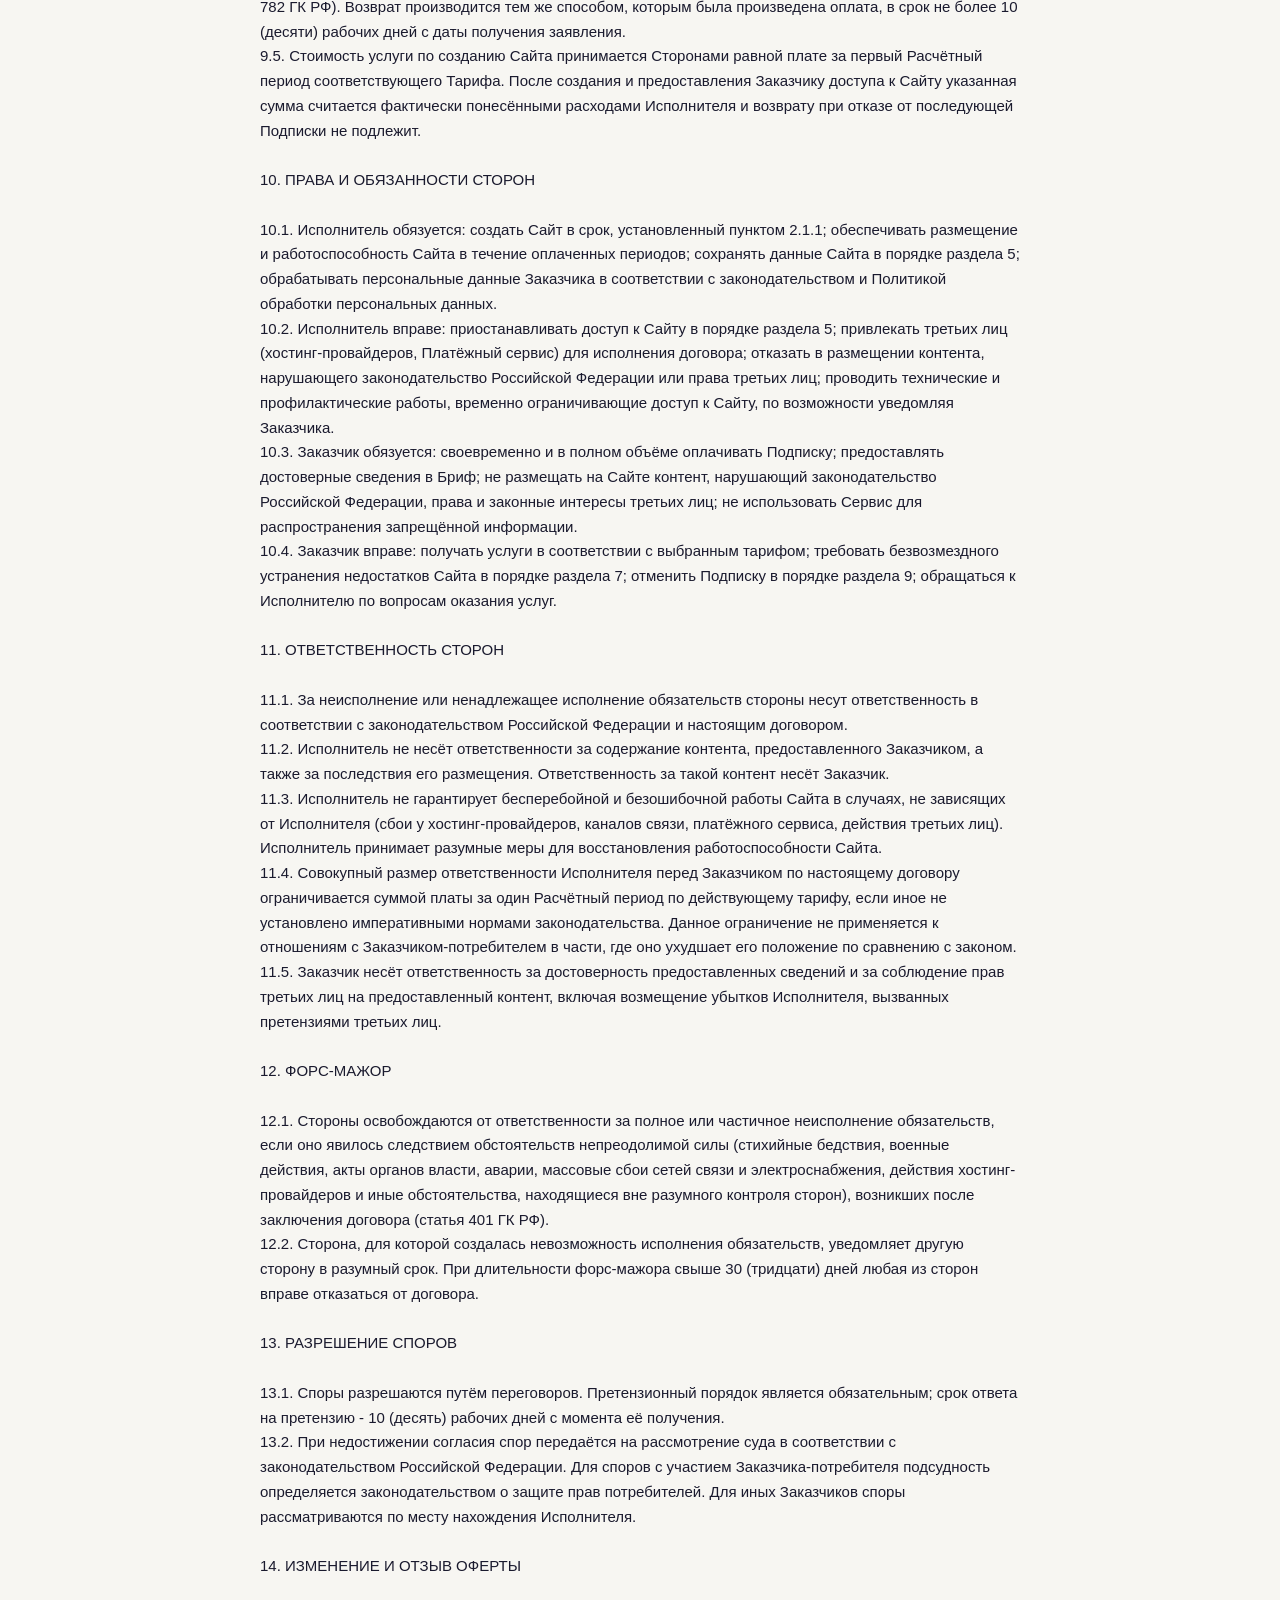
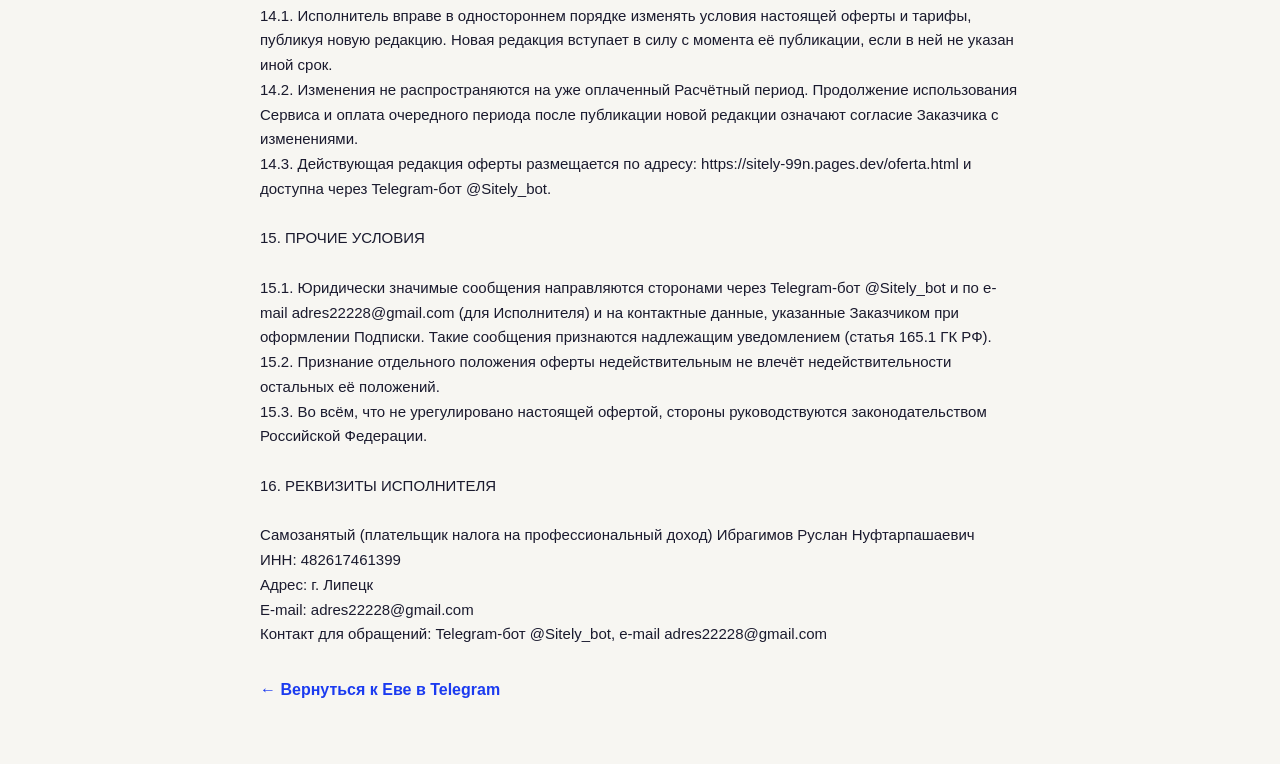
==== commit f982c1a8: "Оферта: раздел 7 - политика 'правок нет' (как есть + бесплатное устранение недостатков), правка 10.4" ====
--- a/oferta.html
+++ b/oferta.html
@@ -73,10 +73,13 @@
 6.3. Право использования, указанное в пункте 6.2, действует только в течение оплаченных Расчётных периодов и прекращается (приостанавливается) при приостановке доступа согласно разделу 5.
 6.4. Контент, предоставленный Заказчиком для размещения на Сайте (тексты, изображения, логотипы, товарные знаки и иные материалы), остаётся собственностью Заказчика (правообладателя). Заказчик гарантирует, что обладает необходимыми правами на такой контент и его размещение не нарушает прав третьих лиц. Ответственность за содержание предоставленного контента несёт Заказчик.
 
-7. ДОРАБОТКИ И ПАКЕТЫ ПРАВОК
+7. ОБЪЁМ УСЛУГ. ПРИНЯТИЕ САЙТА И УСТРАНЕНИЕ НЕДОСТАТКОВ
 
-7.1. В стоимость тарифа входит создание Сайта на основании первоначального Брифа и его последующее техническое обслуживание. Внесение изменений, доработок и правок в Сайт сверх первоначального создания (изменение содержания, структуры, оформления, добавление блоков и т.п.) является отдельной платной услугой.
-7.2. Объём, стоимость и срок выполнения доработок (пакет правок) согласовываются сторонами дополнительно через Telegram-бот @Sitely_bot. Доработки выполняются после их оплаты, если стороны не согласовали иное.
+7.1. Сайт создаётся Исполнителем и принимается Заказчиком "как есть" (as is) на основании сведений и пожеланий, предоставленных Заказчиком в Брифе. Предметом договора является создание Сайта по Брифу и его последующее обслуживание в рамках выбранного тарифа (раздел 2).
+7.2. Внесение изменений, доработок и правок в готовый Сайт по желанию Заказчика (изменение содержания, структуры, оформления, добавление или удаление блоков, замена материалов, иные изменения, не связанные с недостатками) в предмет настоящего договора не входит и Исполнителем не оказывается - ни на платной, ни на безвозмездной основе. Стоимость таких работ ни в один тариф не включена и отдельно не согласовывается.
+7.3. Заказчик самостоятельно обеспечивает полноту и достоверность сведений, предоставляемых в Брифе. Риск того, что готовый Сайт не соответствует не выраженным в Брифе ожиданиям Заказчика, несёт Заказчик; такое несоответствие недостатком услуги не является.
+7.4. Положения пунктов 7.1-7.3 не ограничивают право Заказчика на надлежащее качество услуги. Объективные недостатки Сайта, возникшие по вине Исполнителя, устраняются Исполнителем безвозмездно в разумный срок (статья 29 Закона РФ "О защите прав потребителей", статья 723 ГК РФ). К таким недостаткам относятся, в частности: технические ошибки и неработоспособные элементы Сайта (например, неработающая форма обратной связи, нерабочие ссылки или кнопки, ошибки отображения); искажение, пропуск или неверное отображение данных, которые были предоставлены Заказчиком в Брифе. Устранение указанных недостатков является приведением услуги в надлежащее состояние и не признаётся правкой или доработкой Сайта по смыслу пункта 7.2.
+7.5. О выявленных недостатках Заказчик уведомляет Исполнителя через Telegram-бот @Sitely_bot или на e-mail adres22228@gmail.com. Иные права Заказчика-потребителя, предусмотренные законодательством о защите прав потребителей на случай оказания услуги ненадлежащего качества, сохраняются в полном объёме.
 
 8. РЕГУЛЯРНЫЕ (РЕКУРРЕНТНЫЕ) ПЛАТЕЖИ - АВТОМАТИЧЕСКОЕ ПРОДЛЕНИЕ ПОДПИСКИ
 
@@ -99,7 +102,7 @@
 10.1. Исполнитель обязуется: создать Сайт в срок, установленный пунктом 2.1.1; обеспечивать размещение и работоспособность Сайта в течение оплаченных периодов; сохранять данные Сайта в порядке раздела 5; обрабатывать персональные данные Заказчика в соответствии с законодательством и Политикой обработки персональных данных.
 10.2. Исполнитель вправе: приостанавливать доступ к Сайту в порядке раздела 5; привлекать третьих лиц (хостинг-провайдеров, Платёжный сервис) для исполнения договора; отказать в размещении контента, нарушающего законодательство Российской Федерации или права третьих лиц; проводить технические и профилактические работы, временно ограничивающие доступ к Сайту, по возможности уведомляя Заказчика.
 10.3. Заказчик обязуется: своевременно и в полном объёме оплачивать Подписку; предоставлять достоверные сведения в Бриф; не размещать на Сайте контент, нарушающий законодательство Российской Федерации, права и законные интересы третьих лиц; не использовать Сервис для распространения запрещённой информации.
-10.4. Заказчик вправе: получать услуги в соответствии с выбранным тарифом; заказывать доработки; отменить Подписку в порядке раздела 9; обращаться к Исполнителю по вопросам оказания услуг.
+10.4. Заказчик вправе: получать услуги в соответствии с выбранным тарифом; требовать безвозмездного устранения недостатков Сайта в порядке раздела 7; отменить Подписку в порядке раздела 9; обращаться к Исполнителю по вопросам оказания услуг.
 
 11. ОТВЕТСТВЕННОСТЬ СТОРОН
 
